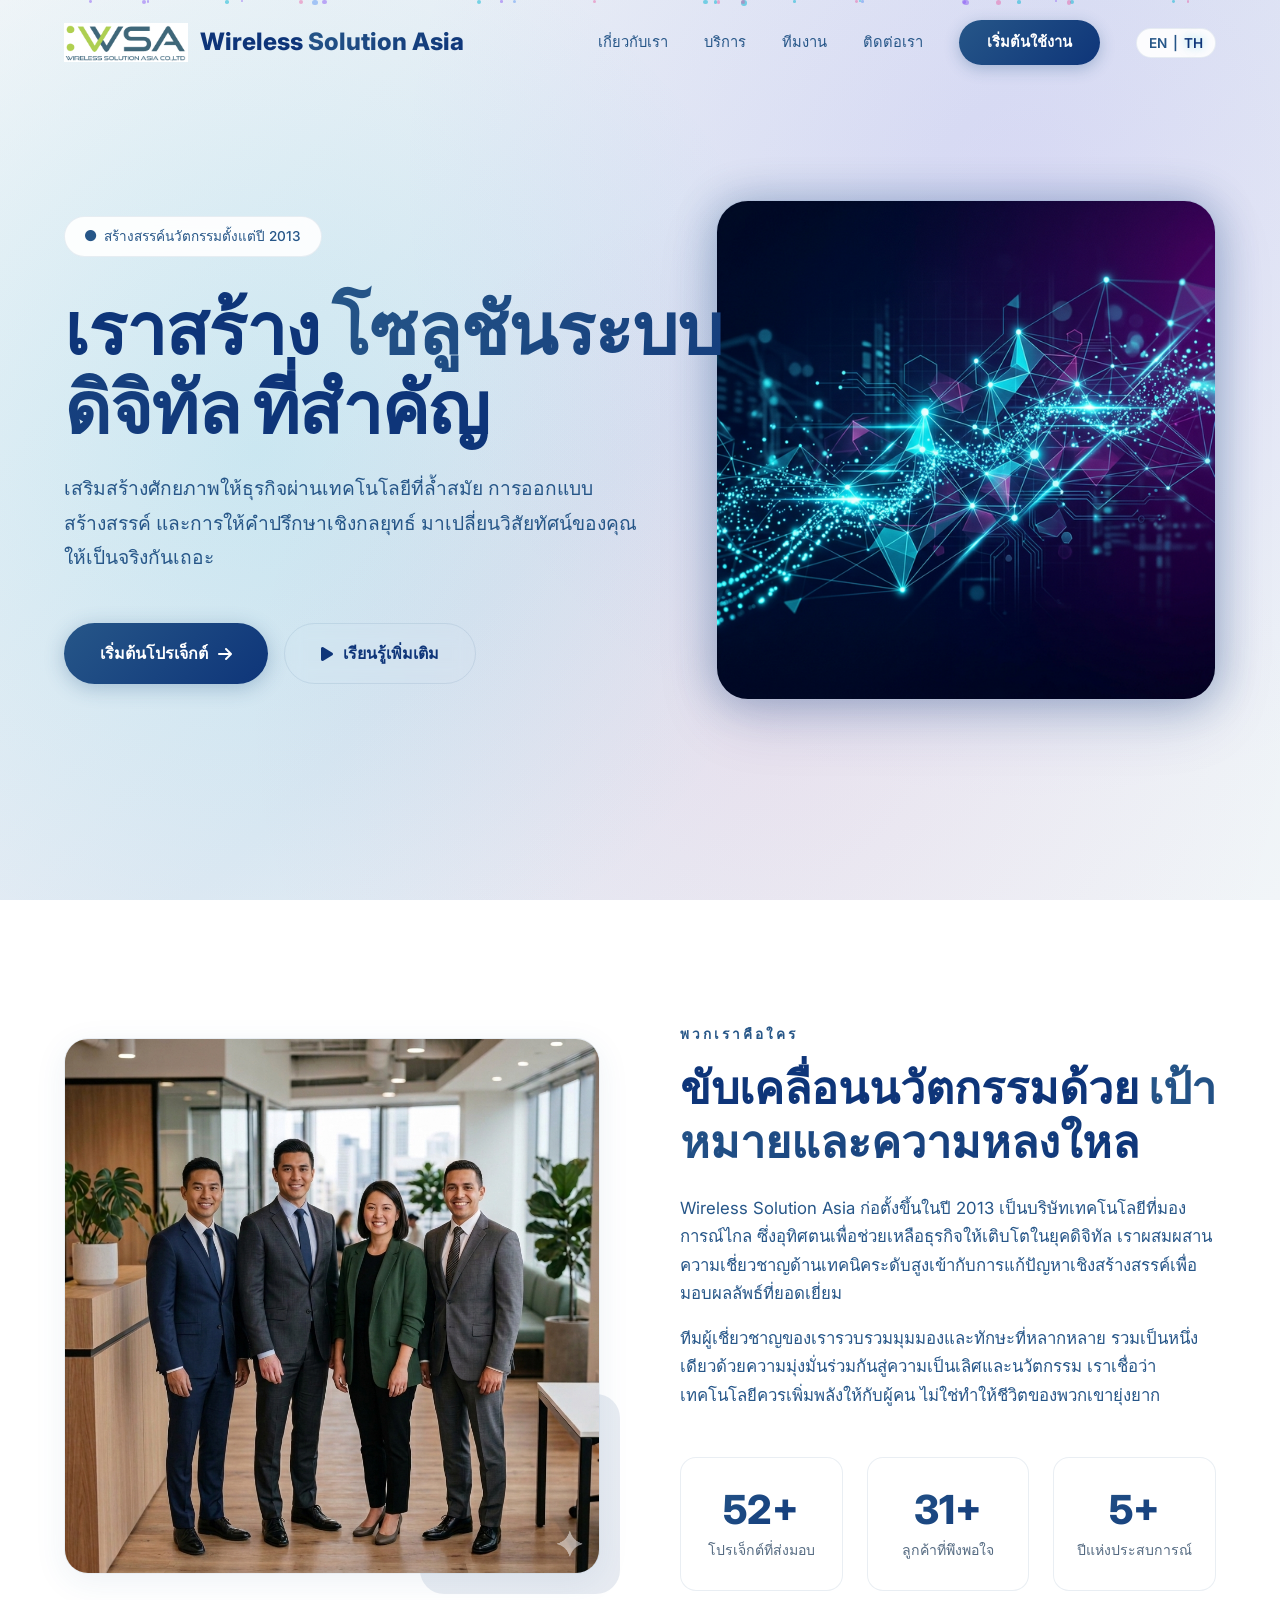
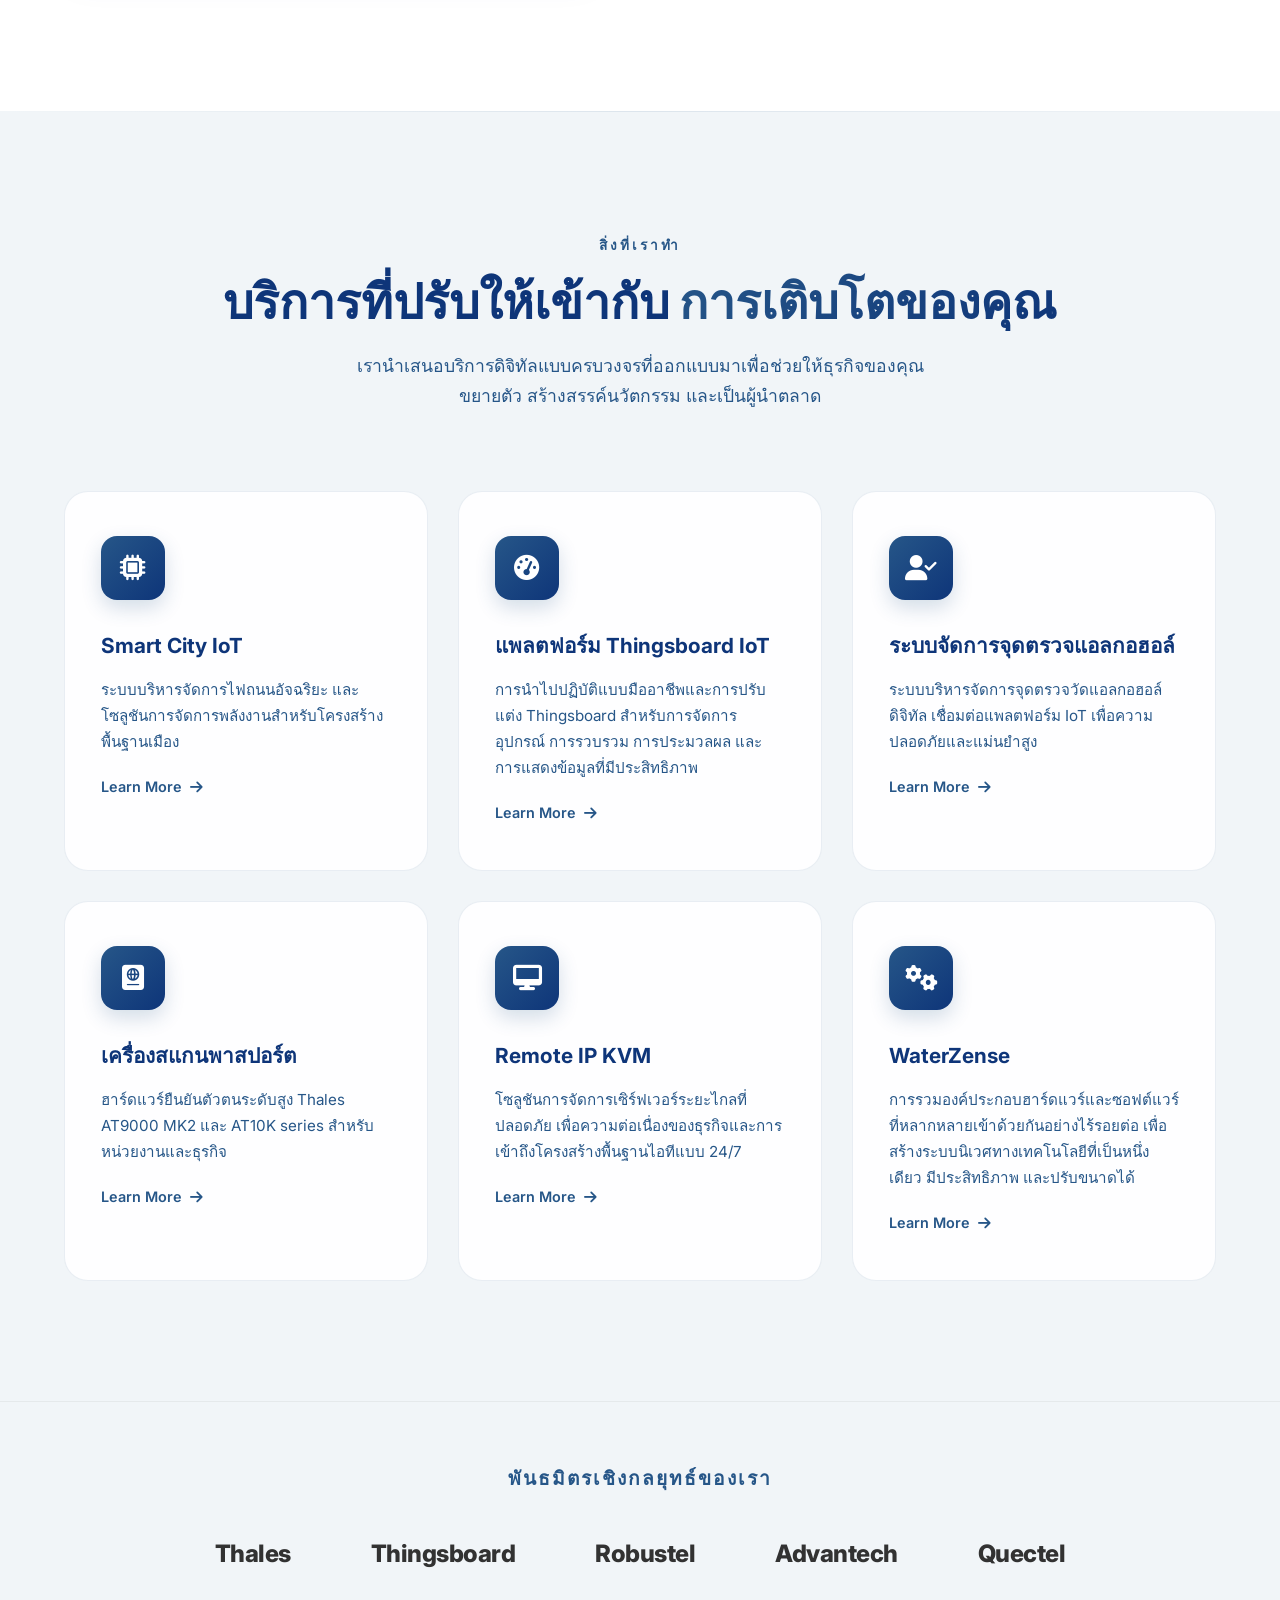
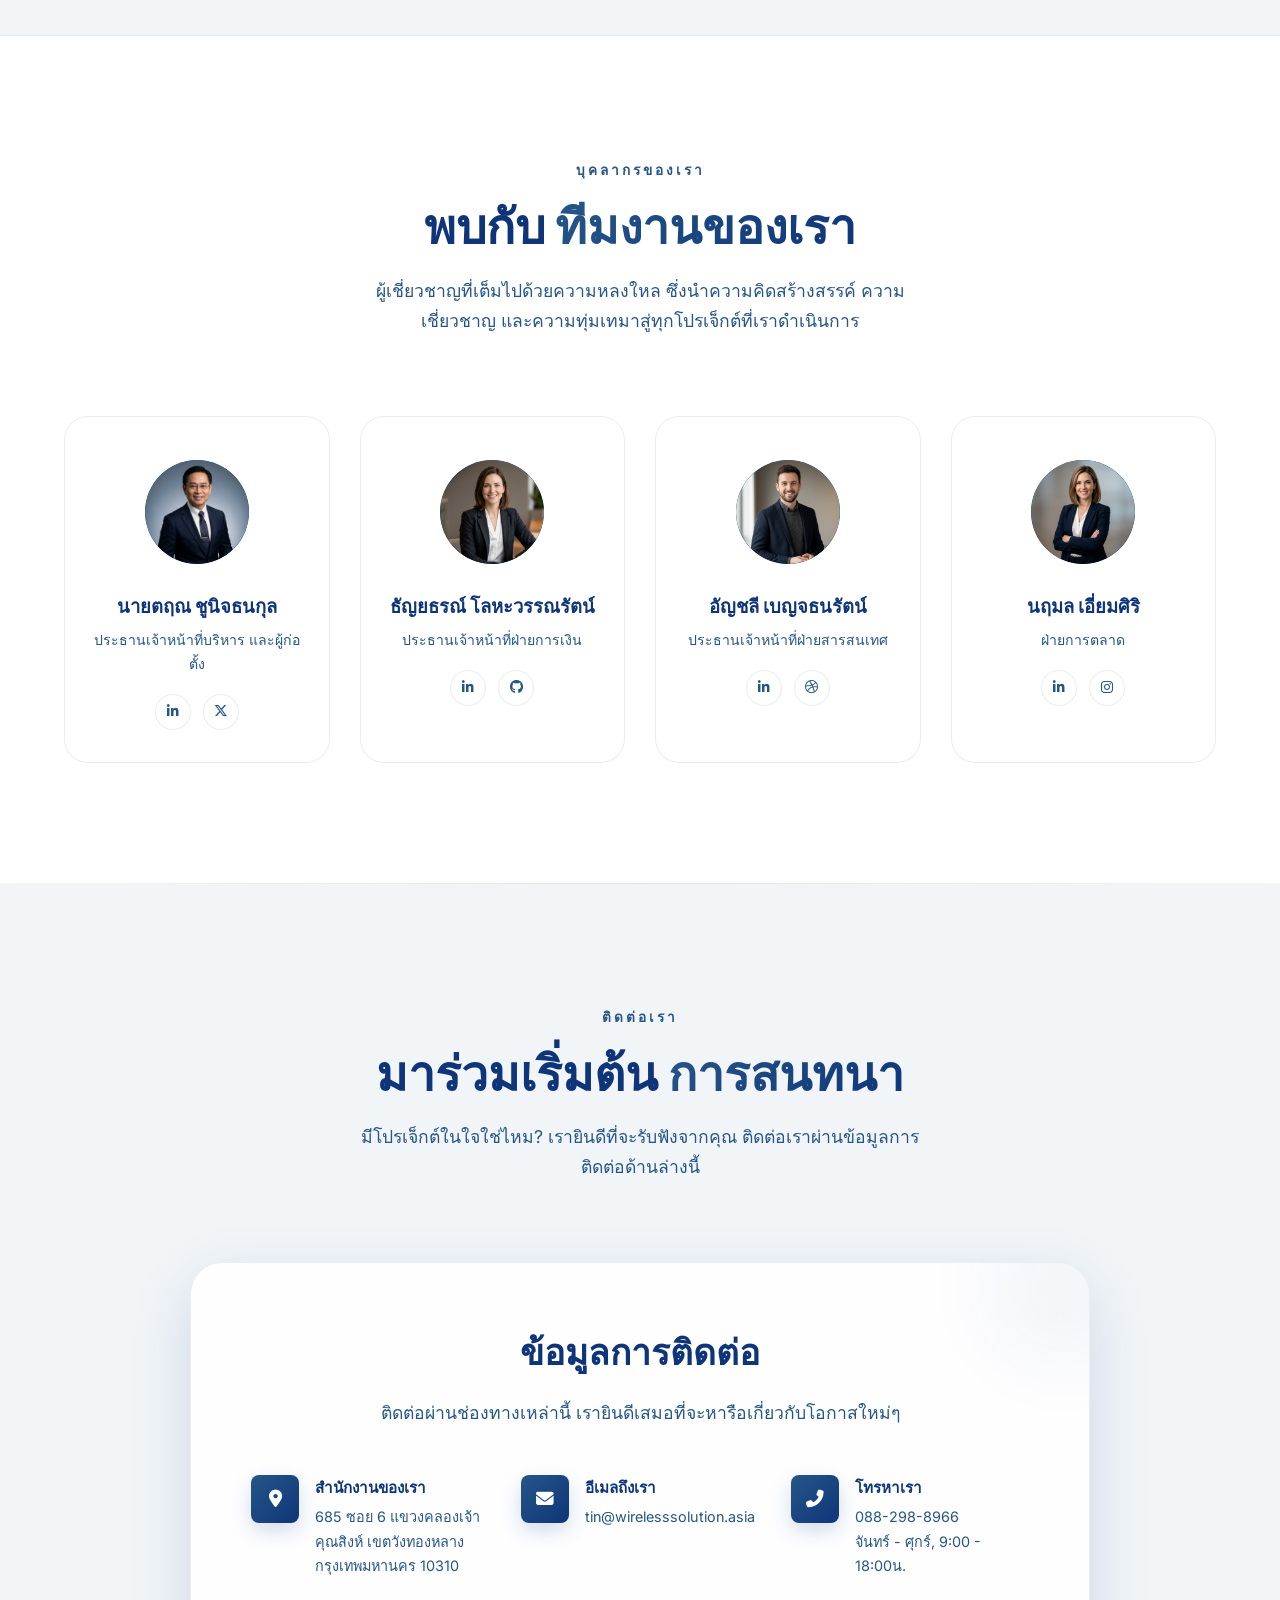
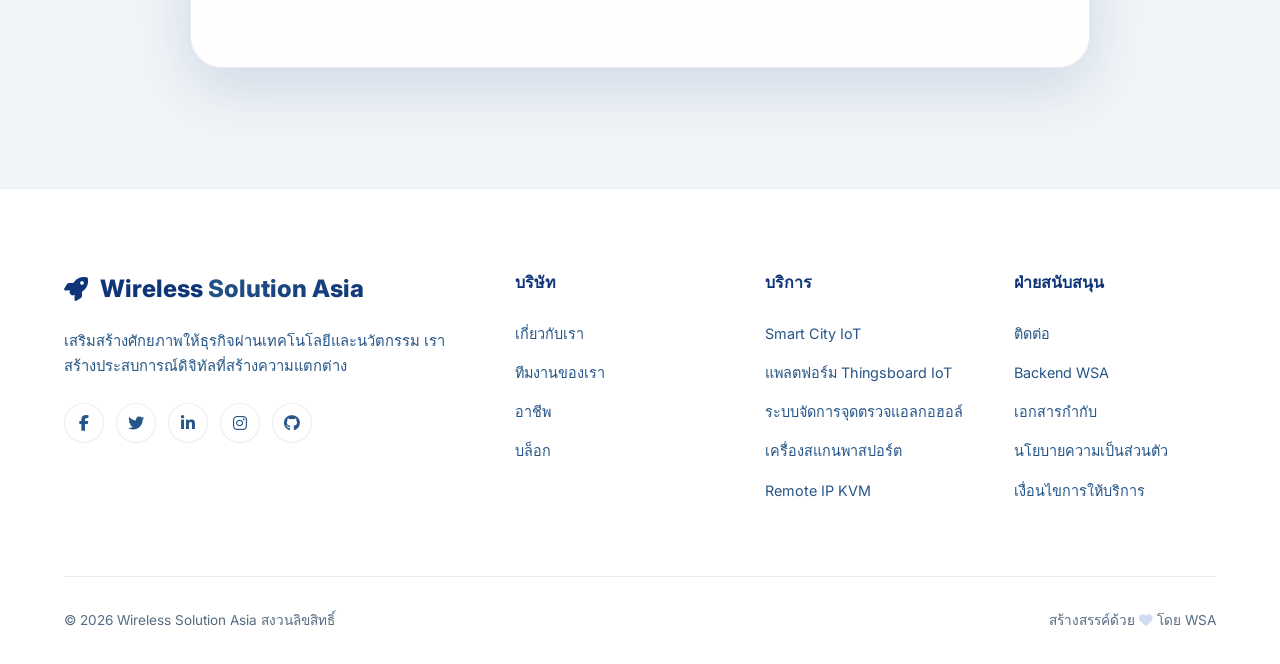
==== index.html @ 752e39a4 "UPDATE" ====
<!DOCTYPE html>
<html lang="en">

<head>
  <meta charset="UTF-8">
  <meta name="viewport" content="width=device-width, initial-scale=1.0">
  <meta name="description"
    content="Wireless Solution Asia — We craft innovative digital solutions that transform businesses. Explore our services, meet our team, and get in touch.">
  <title>Wireless Solution Asia | Digital Innovation Company</title>

  <!-- Fonts & Icons -->
  <link rel="stylesheet" href="https://cdnjs.cloudflare.com/ajax/libs/font-awesome/6.5.1/css/all.min.css">
  <link rel="stylesheet" href="styles.css">
</head>

<body>

  <!-- ===== NAVIGATION ===== -->
  <nav class="navbar" id="navbar">
    <div class="container">
      <a href="#" class="nav-logo">
        <div class="logo-icon">
          <img src="assets/logo.png" alt="Wireless Solution Asia Logo">
        </div>
        <span>Wireless <span class="gradient-text">Solution Asia</span></span>
      </a>

      <div class="nav-links" id="navLinks">
        <a href="#about" data-i18n="nav-about">About</a>
        <a href="#services" data-i18n="nav-services">Services</a>
        <a href="#team" data-i18n="nav-team">Team</a>
        <a href="#contact" data-i18n="nav-contact">Contact</a>
        <a href="#contact" class="nav-cta" data-i18n="nav-cta">Get Started</a>
        <button id="langToggle" class="lang-toggle">
          <span class="lang-en">EN</span>|<span class="lang-th" active>TH</span>
        </button>
      </div>

      <button class="hamburger" id="hamburger" aria-label="Toggle navigation">
        <span></span>
        <span></span>
        <span></span>
      </button>
    </div>
  </nav>

  <!-- ===== HERO ===== -->
  <section class="hero" id="hero">
    <div class="hero-particles" id="heroParticles"></div>

    <div class="container">
      <div class="hero-content">
        <div class="hero-badge">
          <i class="fas fa-circle"></i> <span data-i18n="hero-badge">Innovating Since 2013</span>
        </div>
        <h1><span data-i18n="hero-title-1">We Build </span><span class="gradient-text" data-i18n="hero-title-2">Digital
            Solutions</span><span data-i18n="hero-title-3"> That Matter</span></h1>
        <p data-i18n="hero-desc">Empowering businesses through cutting-edge technology, creative design, and strategic
          consulting. Let's turn
          your vision into reality.</p>
        <div class="hero-buttons">
          <a href="#contact" class="btn-primary">
            <span data-i18n="btn-primary">Start a Project</span> <i class="fas fa-arrow-right"></i>
          </a>
          <a href="#about" class="btn-secondary">
            <i class="fas fa-play"></i> <span data-i18n="btn-secondary">Learn More</span>
          </a>
        </div>
      </div>
    </div>

    <div class="hero-visual">
      <div class="hero-image-wrapper">
        <img src="assets/hero-bg.png" alt="Digital Innovation Visualization">
      </div>
    </div>
  </section>

  <!-- ===== ABOUT ===== -->
  <section class="about" id="about">
    <div class="container">
      <div class="about-grid">
        <div class="about-image reveal">
          <img src="assets/team-photo.png" alt="Wireless Solution Asia Team">
        </div>
        <div class="about-content reveal reveal-delay-2">
          <span class="section-header">
            <span class="label" data-i18n="about-label">Who We Are</span>
          </span>
          <h2><span data-i18n="about-title-1">Driving Innovation With </span><span class="gradient-text"
              data-i18n="about-title-2">Purpose & Passion</span></h2>
          <p data-i18n="about-p1">Founded in 2013, Wireless Solution Asia is a forward-thinking technology company
            dedicated to helping
            businesses thrive in the digital era. We combine deep technical expertise with creative problem-solving to
            deliver exceptional results.</p>
          <p data-i18n="about-p2">Our team of experts brings together diverse perspectives and skills, united by a
            shared commitment to
            excellence and innovation. We believe technology should empower people, not complicate their lives.</p>

          <div class="stats-grid">
            <div class="stat-item">
              <div class="stat-number" data-target="150">0</div>
              <div class="stat-label" data-i18n="stat-1">Projects Delivered</div>
            </div>
            <div class="stat-item">
              <div class="stat-number" data-target="89">0</div>
              <div class="stat-label" data-i18n="stat-2">Happy Clients</div>
            </div>
            <div class="stat-item">
              <div class="stat-number" data-target="12">0</div>
              <div class="stat-label" data-i18n="stat-3">Years Experience</div>
            </div>
          </div>
        </div>
      </div>
    </div>
  </section>

  <!-- ===== SERVICES ===== -->
  <section class="services" id="services">
    <div class="container">
      <div class="section-header reveal">
        <span class="label" data-i18n="services-label">What We Do</span>
        <h2><span data-i18n="services-title-1">Services Tailored to </span><span class="gradient-text"
            data-i18n="services-title-2">Your Growth</span></h2>
        <p data-i18n="services-desc">We offer a comprehensive suite of digital services designed to help your business
          scale, innovate, and lead
          the market.</p>
      </div>

      <div class="services-grid">
        <div class="service-card reveal reveal-delay-1" onclick="window.location.href='iot/index.html'">
          <div class="service-icon"><i class="fas fa-microchip"></i></div>
          <h3 data-i18n="srv-1-title">IoT Solution</h3>
          <p data-i18n="srv-1-desc">End-to-end Internet of Things solutions connecting devices, gathering
            telemetry data, and providing actionable insights for smart operations.</p>
          <div class="learn-more">Learn More <i class="fas fa-arrow-right"></i></div>
        </div>

        <div class="service-card reveal reveal-delay-2" onclick="window.location.href='thingsboard/index.html'">
          <div class="service-icon"><i class="fas fa-tachometer-alt"></i></div>
          <h3 data-i18n="srv-2-title">Thingsboard IoT Platform</h3>
          <p data-i18n="srv-2-desc">Expert implementation and customization of Thingsboard for robust device
            management, data collection, processing, and visualization.</p>
          <div class="learn-more">Learn More <i class="fas fa-arrow-right"></i></div>
        </div>

        <div class="service-card reveal reveal-delay-3" onclick="window.location.href='acm/index.html'">
          <div class="service-icon"><i class="fas fa-user-check"></i></div>
          <h3 data-i18n="srv-3-title">Alcohol Check Point Management</h3>
          <p data-i18n="srv-3-desc">Comprehensive access control and monitoring systems integrating
            breathalyzer tests for enhanced workplace safety and compliance.</p>
          <div class="learn-more">Learn More <i class="fas fa-arrow-right"></i></div>
        </div>

        <div class="service-card reveal reveal-delay-1" onclick="window.location.href='/Thales/index.html'">
          <div class="service-icon"><i class="fas fa-passport"></i></div>
          <h3 data-i18n="srv-4-title">Passport Scanner</h3>
          <p data-i18n="srv-4-desc">Advanced optical character recognition (OCR) and imaging systems designed
            for rapid, accurate passport scanning and identity verification.</p>
          <div class="learn-more">Learn More <i class="fas fa-arrow-right"></i></div>
        </div>

        <div class="service-card reveal reveal-delay-2" onclick="window.location.href='service.html?type=kvm'">
          <div class="service-icon"><i class="fas fa-desktop"></i></div>
          <h3 data-i18n="srv-5-title">Remote IP KVM</h3>
          <p data-i18n="srv-5-desc">Secure and reliable IP KVM solutions allowing remote access, monitoring,
            and control of critical servers and infrastructure from anywhere.</p>
          <div class="learn-more">Learn More <i class="fas fa-arrow-right"></i></div>
        </div>

        <div class="service-card reveal reveal-delay-2" onclick="window.location.href='/waterzense/index.html'">
          <div class="service-icon"><i class="fas fa-cogs"></i></div>
          <h3 data-i18n="srv-6-title">WaterZense</h3>
          <p data-i18n="srv-6-desc">Seamless integration of diverse hardware and software components to create
            unified, efficient, and scalable technological ecosystems.</p>
          <div class="learn-more">Learn More <i class="fas fa-arrow-right"></i></div>
        </div>
      </div>
    </div>
  </section>

  <!-- ===== PARTNERS ===== -->
  <section class="partners-section">
    <div class="container">
      <div class="partners-content">
        <h3 data-i18n="partners-title">Our Strategic Partners</h3>
        <div class="partners-grid">
          <a href="Thales/" class="partner-logo reveal reveal-delay-1" style="text-decoration: none;">
            <span class="partner-name">Thales</span>
          </a>
          <div class="partner-logo reveal reveal-delay-2">
            <span class="partner-name">Thingsboard</span>
          </div>
          <div class="partner-logo reveal reveal-delay-3">
            <span class="partner-name">Robustel</span>
          </div>
          <div class="partner-logo reveal reveal-delay-1">
            <span class="partner-name">Advantech</span>
          </div>
          <div class="partner-logo reveal reveal-delay-2">
            <span class="partner-name">Quectel</span>
          </div>
        </div>
      </div>
    </div>
  </section>

  <!-- ===== TEAM ===== -->
  <section class="team" id="team">
    <div class="container">
      <div class="section-header reveal">
        <span class="label" data-i18n="team-label">Our People</span>
        <h2><span data-i18n="team-title-1">Meet the </span><span class="gradient-text"
            data-i18n="team-title-2">Team</span></h2>
        <p data-i18n="team-desc">Passionate experts who bring creativity, expertise, and dedication to every project we
          undertake.</p>
      </div>

      <div class="team-grid">
        <div class="team-card reveal reveal-delay-1">
          <div class="team-avatar">
            <img src="assets/avatar-ceo.png" alt="นายตฤณ ชูนิจธนกุล">
          </div>
          <h3 data-i18n="team-ceo-name">นายตฤณ ชูนิจธนกุล</h3>
          <p class="role" data-i18n="role-ceo">CEO & Founder</p>
          <div class="team-socials">
            <a href="#" aria-label="LinkedIn"><i class="fab fa-linkedin-in"></i></a>
            <a href="#" aria-label="Twitter"><i class="fab fa-x-twitter"></i></a>
          </div>
        </div>

        <div class="team-card reveal reveal-delay-2">
          <div class="team-avatar">
            <img src="assets/avatar-cto.png" alt="ธัญยธรณ์ โลหะวรรณรัตน์">
          </div>
          <h3 data-i18n="team-cfo-name">ธัญยธรณ์ โลหะวรรณรัตน์</h3>
          <p class="role" data-i18n="role-cfo">CFO</p>
          <div class="team-socials">
            <a href="#" aria-label="LinkedIn"><i class="fab fa-linkedin-in"></i></a>
            <a href="#" aria-label="GitHub"><i class="fab fa-github"></i></a>
          </div>
        </div>

        <div class="team-card reveal reveal-delay-3">
          <div class="team-avatar">
            <img src="assets/avatar-designer.png" alt="อัญชลี เบญจธนรัตน์">
          </div>
          <h3 data-i18n="team-cio-name">อัญชลี เบญจธนรัตน์</h3>
          <p class="role" data-i18n="role-cio">CIO</p>
          <div class="team-socials">
            <a href="#" aria-label="LinkedIn"><i class="fab fa-linkedin-in"></i></a>
            <a href="#" aria-label="Dribbble"><i class="fab fa-dribbble"></i></a>
          </div>
        </div>

        <div class="team-card reveal reveal-delay-4">
          <div class="team-avatar">
            <img src="assets/avatar-marketing.png" alt="นฤมล เอี่ยมศิริ">
          </div>
          <h3 data-i18n="team-marketing-name">นฤมล เอี่ยมศิริ</h3>
          <p class="role" data-i18n="role-marketing">Marketing</p>
          <div class="team-socials">
            <a href="#" aria-label="LinkedIn"><i class="fab fa-linkedin-in"></i></a>
            <a href="#" aria-label="Instagram"><i class="fab fa-instagram"></i></a>
          </div>
        </div>
      </div>
    </div>
  </section>

  <!-- ===== CONTACT ===== -->
  <section class="contact" id="contact">
    <div class="container">
      <div class="section-header reveal">
        <span class="label" data-i18n="contact-label">Get In Touch</span>
        <h2><span data-i18n="contact-title-1">Let's Start a </span><span class="gradient-text"
            data-i18n="contact-title-2">Conversation</span></h2>
        <p data-i18n="contact-desc">Have a project in mind? We'd love to hear from you. Drop us a message and we'll get
          back to you within 24
          hours.</p>
      </div>

      <div class="contact-info-centered reveal reveal-delay-1">
        <div class="contact-info-card">
          <h3 data-i18n="contact-info-title">Contact Information</h3>
          <p data-i18n="contact-info-desc">Reach out through any of these channels. We're always happy to discuss new
            opportunities.</p>

          <div class="contact-details-grid">
            <div class="contact-detail">
              <div class="contact-detail-icon"><i class="fas fa-map-marker-alt"></i></div>
              <div>
                <h4 data-i18n="office-title">Our Office</h4>
                <p data-i18n="office-address">685 Soi 6, Khlong Chaokhun Sing, Wang Thonglang, Bangkok 10310</p>
              </div>
            </div>

            <div class="contact-detail">
              <div class="contact-detail-icon"><i class="fas fa-envelope"></i></div>
              <div>
                <h4 data-i18n="email-title">Email Us</h4>
                <p data-i18n="contact-email">tin@wirelesssolution.asia</p>
              </div>
            </div>

            <div class="contact-detail">
              <div class="contact-detail-icon"><i class="fas fa-phone-alt"></i></div>
              <div>
                <h4 data-i18n="call-title">Call Us</h4>
                <p><span data-i18n="contact-phone">088-298-8966</span><br><span data-i18n="contact-hours">Mon - Fri, 9am
                    - 6pm</span></p>
              </div>
            </div>
          </div>
        </div>
      </div>
    </div>
  </section>

  <!-- ===== FOOTER ===== -->
  <footer class="footer">
    <div class="container">
      <div class="footer-grid">
        <div class="footer-brand">
          <a href="#" class="nav-logo">
            <div class="logo-icon"><i class="fas fa-rocket"></i></div>
            <span>Wireless <span class="gradient-text">Solution Asia</span></span>
          </a>
          <p data-i18n="footer-desc">Empowering businesses through technology and innovation. We build digital
            experiences that make a
            difference.</p>
          <div class="footer-socials">
            <a href="#" aria-label="Facebook"><i class="fab fa-facebook-f"></i></a>
            <a href="#" aria-label="Twitter"><i class="fab fa-twitter"></i></a>
            <a href="#" aria-label="LinkedIn"><i class="fab fa-linkedin-in"></i></a>
            <a href="#" aria-label="Instagram"><i class="fab fa-instagram"></i></a>
            <a href="#" aria-label="GitHub"><i class="fab fa-github"></i></a>
          </div>
        </div>

        <div class="footer-col">
          <h4 data-i18n="footer-col-1">Company</h4>
          <ul>
            <li><a href="#about" data-i18n="footer-about">About Us</a></li>
            <li><a href="#team" data-i18n="footer-team">Our Team</a></li>
            <li><a href="#" data-i18n="footer-careers">Careers</a></li>
            <li><a href="#" data-i18n="footer-blog">Blog</a></li>
          </ul>
        </div>

        <div class="footer-col">
          <h4 data-i18n="footer-col-2">Services</h4>
          <ul>
            <li><a href="iot/index.html" data-i18n="srv-1-title">IoT Solution</a></li>
            <li><a href="thingsboard/index.html" data-i18n="srv-2-title">Thingsboard IoT Platform</a></li>
            <li><a href="acm/index.html" data-i18n="srv-3-title">Alcohol Checkpoint Management</a></li>
            <li><a href="Thales/index.html" data-i18n="srv-4-title">Passport Scanner</a></li>
            <li><a href="#services" data-i18n="srv-5-title">Remote IP KVM</a></li>
          </ul>
        </div>

        <div class="footer-col">
          <h4 data-i18n="footer-col-3">Support</h4>
          <ul>
            <li><a href="#contact" data-i18n="footer-contact">Contact</a></li>
            <li><a href="https://sites.google.com/wirelesssolution.asia/web/home" target="_blank"
                data-i18n="footer-backend-wsa">Backend WSA</a></li>
            <li><a href="#" data-i18n="footer-docs">Documentation</a></li>
            <li><a href="#" data-i18n="footer-privacy">Privacy Policy</a></li>
            <li><a href="#" data-i18n="footer-terms">Terms of Service</a></li>
          </ul>
        </div>
      </div>

      <div class="footer-bottom">
        <p data-i18n="footer-copy">&copy; 2026 Wireless Solution Asia. All rights reserved.</p>
        <p><span data-i18n="footer-crafted">Crafted with</span> <i class="fas fa-heart"
            style="color: var(--accent-pink);"></i> <span data-i18n="footer-by">by WSA</span></p>
      </div>
    </div>
  </footer>

  <!-- Toast notification -->
  <div class="toast" id="toast">Message sent successfully! We'll get back to you soon.</div>

  <script src="translations.js"></script>
  <script src="script.js"></script>
</body>

</html>
---- styles.css ----
/* ===== DESIGN SYSTEM ===== */
@import url('https://fonts.googleapis.com/css2?family=Inter:wght@300;400;500;600;700;800;900&display=swap');

:root {
  /* Colors */
  --bg-primary: #ffffff;
  --bg-secondary: #f1f5f8;
  --bg-card: #ffffff;
  --bg-glass: rgba(255, 255, 255, 0.9);
  --border-glass: rgba(38, 86, 136, 0.1);

  --text-primary: #0e3579;
  --text-secondary: #265688;
  --text-muted: #556b82;

  --accent-cyan: #265688;
  --accent-purple: #0e3579;
  --accent-pink: #d1dcf0;
  --accent-blue: #265688;

  --gradient-primary: linear-gradient(135deg, #265688, #0e3579);
  --gradient-hero: linear-gradient(135deg, #f1f5f8 0%, #e0e9f3 50%, #f1f5f8 100%);
  --gradient-card-hover: linear-gradient(135deg, rgba(38, 86, 136, 0.05), rgba(14, 53, 121, 0.05));

  /* Spacing */
  --section-padding: 120px 0;
  --container-width: 1200px;

  /* Transitions */
  --transition-fast: 0.2s ease;
  --transition-medium: 0.4s cubic-bezier(0.4, 0, 0.2, 1);
  --transition-slow: 0.6s cubic-bezier(0.4, 0, 0.2, 1);

  /* Border Radius */
  --radius-sm: 8px;
  --radius-md: 16px;
  --radius-lg: 24px;
  --radius-xl: 32px;

  /* Shadows */
  --shadow-glow: 0 0 30px rgba(38, 86, 136, 0.15);
  --shadow-card: 0 8px 32px rgba(38, 86, 136, 0.08);
  --shadow-elevated: 0 20px 60px rgba(14, 53, 121, 0.15);
}

/* ===== RESET & BASE ===== */
*,
*::before,
*::after {
  margin: 0;
  padding: 0;
  box-sizing: border-box;
}

html {
  scroll-behavior: smooth;
  font-size: 16px;
}

body {
  font-family: 'Inter', -apple-system, BlinkMacSystemFont, sans-serif;
  background-color: var(--bg-primary);
  color: var(--text-primary);
  line-height: 1.7;
  overflow-x: hidden;
  -webkit-font-smoothing: antialiased;
}

a {
  text-decoration: none;
  color: inherit;
}

ul {
  list-style: none;
}

img {
  max-width: 100%;
  display: block;
}

.container {
  width: 90%;
  max-width: var(--container-width);
  margin: 0 auto;
}

/* ===== UTILITY CLASSES ===== */
.gradient-text {
  background: var(--gradient-primary);
  -webkit-background-clip: text;
  -webkit-text-fill-color: transparent;
  background-clip: text;
}

.section-header {
  text-align: center;
  margin-bottom: 80px;
}

.section-header .label {
  display: inline-block;
  font-size: 0.85rem;
  font-weight: 600;
  letter-spacing: 3px;
  text-transform: uppercase;
  color: var(--accent-cyan);
  margin-bottom: 16px;
}

.section-header h2 {
  font-size: clamp(2rem, 4vw, 3rem);
  font-weight: 800;
  line-height: 1.2;
  margin-bottom: 20px;
}

.section-header p {
  font-size: 1.1rem;
  color: var(--text-secondary);
  max-width: 600px;
  margin: 0 auto;
}

/* ===== SCROLL ANIMATIONS ===== */
.reveal {
  opacity: 0;
  transform: translateY(40px);
  transition: opacity 0.8s cubic-bezier(0.4, 0, 0.2, 1),
    transform 0.8s cubic-bezier(0.4, 0, 0.2, 1);
}

.reveal.active {
  opacity: 1;
  transform: translateY(0);
}

.reveal-delay-1 {
  transition-delay: 0.1s;
}

.reveal-delay-2 {
  transition-delay: 0.2s;
}

.reveal-delay-3 {
  transition-delay: 0.3s;
}

.reveal-delay-4 {
  transition-delay: 0.4s;
}

/* ===== NAVIGATION ===== */
.navbar {
  position: fixed;
  top: 0;
  left: 0;
  width: 100%;
  z-index: 1000;
  padding: 20px 0;
  transition: var(--transition-medium);
}

.navbar.scrolled {
  background: rgba(255, 255, 255, 0.95);
  backdrop-filter: blur(20px);
  -webkit-backdrop-filter: blur(20px);
  border-bottom: 1px solid var(--border-glass);
  padding: 12px 0;
  box-shadow: 0 4px 30px rgba(38, 86, 136, 0.08);
}

.navbar .container {
  display: flex;
  align-items: center;
  justify-content: space-between;
}

.nav-logo {
  display: flex;
  align-items: center;
  gap: 12px;
  font-size: 1.5rem;
  font-weight: 800;
}

.nav-logo .logo-icon {
  width: auto;
  height: 40px;
  display: flex;
  align-items: center;
  justify-content: center;
}

.nav-logo .logo-icon img {
  height: 100%;
  width: auto;
  object-fit: contain;
}

.nav-links {
  display: flex;
  align-items: center;
  gap: 36px;
}

.nav-links a {
  font-size: 0.92rem;
  font-weight: 500;
  color: var(--text-secondary);
  transition: var(--transition-fast);
  position: relative;
}

.nav-links a::after {
  content: '';
  position: absolute;
  bottom: -4px;
  left: 0;
  width: 0;
  height: 2px;
  background: var(--gradient-primary);
  transition: width var(--transition-medium);
}

.nav-links a:hover {
  color: var(--text-primary);
}

.nav-links a:hover::after {
  width: 100%;
}

.nav-cta {
  padding: 10px 28px !important;
  background: var(--gradient-primary);
  border-radius: 50px;
  color: white !important;
  font-weight: 600 !important;
  transition: var(--transition-medium) !important;
  box-shadow: 0 4px 15px rgba(38, 86, 136, 0.3);
}

.nav-cta::after {
  display: none !important;
}

.nav-cta:hover {
  transform: translateY(-2px);
  box-shadow: 0 8px 25px rgba(38, 86, 136, 0.4);
}

/* Hamburger menu */
.hamburger {
  display: none;
  flex-direction: column;
  gap: 5px;
  cursor: pointer;
  z-index: 1001;
  background: none;
  border: none;
  padding: 5px;
}

.hamburger span {
  display: block;
  width: 28px;
  height: 2px;
  background: var(--text-primary);
  border-radius: 4px;
  transition: var(--transition-medium);
}

.hamburger.active span:nth-child(1) {
  transform: rotate(45deg) translate(5px, 5px);
}

.hamburger.active span:nth-child(2) {
  opacity: 0;
}

.hamburger.active span:nth-child(3) {
  transform: rotate(-45deg) translate(5px, -5px);
}

/* Language Toggle */
.lang-toggle {
  background: var(--bg-glass);
  border: 1px solid var(--border-glass);
  padding: 6px 12px;
  border-radius: 20px;
  color: var(--text-secondary);
  font-family: 'Inter', sans-serif;
  font-size: 0.85rem;
  font-weight: 600;
  cursor: pointer;
  display: flex;
  align-items: center;
  gap: 6px;
  transition: var(--transition-medium);
  backdrop-filter: blur(10px);
}

.lang-toggle:hover {
  background: rgba(255, 255, 255, 0.1);
  border-color: var(--accent-cyan);
}

.lang-toggle span {
  transition: var(--transition-fast);
}

.lang-toggle span.active {
  color: var(--text-primary);
  text-shadow: 0 0 10px rgba(6, 182, 212, 0.5);
}

/* ===== HERO SECTION ===== */
.hero {
  min-height: 100vh;
  display: flex;
  align-items: center;
  position: relative;
  overflow: hidden;
  background: var(--gradient-hero);
}

.hero::before {
  content: '';
  position: absolute;
  inset: 0;
  background:
    radial-gradient(circle at 20% 50%, rgba(6, 182, 212, 0.12) 0%, transparent 50%),
    radial-gradient(circle at 80% 20%, rgba(139, 92, 246, 0.12) 0%, transparent 50%),
    radial-gradient(circle at 60% 80%, rgba(236, 72, 153, 0.08) 0%, transparent 50%);
  animation: heroGlow 8s ease-in-out infinite alternate;
}

@keyframes heroGlow {
  0% {
    opacity: 0.6;
    transform: scale(1);
  }

  100% {
    opacity: 1;
    transform: scale(1.05);
  }
}

/* Floating particles */
.hero-particles {
  position: absolute;
  inset: 0;
  overflow: hidden;
  pointer-events: none;
}

.particle {
  position: absolute;
  width: 4px;
  height: 4px;
  background: rgba(38, 86, 136, 0.4);
  border-radius: 50%;
  animation: float linear infinite;
}

@keyframes float {
  0% {
    transform: translateY(100vh) rotate(0deg);
    opacity: 0;
  }

  10% {
    opacity: 1;
  }

  90% {
    opacity: 1;
  }

  100% {
    transform: translateY(-100px) rotate(720deg);
    opacity: 0;
  }
}

.hero-content {
  position: relative;
  z-index: 2;
  max-width: 800px;
}

.hero-badge {
  display: inline-flex;
  align-items: center;
  gap: 8px;
  padding: 8px 20px;
  background: var(--bg-glass);
  border: 1px solid var(--border-glass);
  border-radius: 50px;
  font-size: 0.85rem;
  font-weight: 500;
  color: var(--accent-cyan);
  margin-bottom: 32px;
  backdrop-filter: blur(10px);
}

.hero-badge i {
  font-size: 0.7rem;
}

.hero h1 {
  font-size: clamp(2.8rem, 6vw, 4.5rem);
  font-weight: 900;
  line-height: 1.1;
  margin-bottom: 24px;
  letter-spacing: -1px;
}

.hero p {
  font-size: 1.2rem;
  color: var(--text-secondary);
  line-height: 1.8;
  margin-bottom: 48px;
  max-width: 580px;
}

.hero-buttons {
  display: flex;
  gap: 16px;
  flex-wrap: wrap;
}

.btn-primary {
  display: inline-flex;
  align-items: center;
  gap: 10px;
  padding: 16px 36px;
  background: var(--gradient-primary);
  color: white;
  font-size: 1rem;
  font-weight: 600;
  border-radius: 50px;
  border: none;
  cursor: pointer;
  transition: var(--transition-medium);
  box-shadow: 0 4px 20px rgba(38, 86, 136, 0.3);
}

.btn-primary:hover {
  transform: translateY(-3px);
  box-shadow: 0 12px 35px rgba(38, 86, 136, 0.4);
}

.btn-secondary {
  display: inline-flex;
  align-items: center;
  gap: 10px;
  padding: 16px 36px;
  background: transparent;
  color: var(--text-primary);
  font-size: 1rem;
  font-weight: 600;
  border-radius: 50px;
  border: 1px solid var(--border-glass);
  cursor: pointer;
  transition: var(--transition-medium);
  backdrop-filter: blur(10px);
}

.btn-secondary:hover {
  background: var(--bg-glass);
  border-color: var(--accent-cyan);
  transform: translateY(-3px);
}

/* Hero floating image */
.hero-visual {
  position: absolute;
  right: 5%;
  top: 50%;
  transform: translateY(-50%);
  width: 500px;
  height: 500px;
  z-index: 1;
}

.hero-image-wrapper {
  position: relative;
  width: 100%;
  height: 100%;
  animation: heroFloat 6s ease-in-out infinite;
}

@keyframes heroFloat {

  0%,
  100% {
    transform: translateY(0);
  }

  50% {
    transform: translateY(-20px);
  }
}

.hero-image-wrapper img {
  width: 100%;
  height: 100%;
  object-fit: cover;
  border-radius: var(--radius-xl);
  border: 1px solid var(--border-glass);
  box-shadow: var(--shadow-elevated);
}

.hero-image-wrapper::before {
  content: '';
  position: absolute;
  inset: -2px;
  border-radius: var(--radius-xl);
  background: var(--gradient-primary);
  opacity: 0.3;
  z-index: -1;
  filter: blur(20px);
}

/* ===== ABOUT SECTION ===== */
.about {
  padding: var(--section-padding);
  position: relative;
}

.about-grid {
  display: grid;
  grid-template-columns: 1fr 1fr;
  gap: 80px;
  align-items: center;
}

.about-image {
  position: relative;
}

.about-image img {
  border-radius: var(--radius-lg);
  box-shadow: var(--shadow-card);
  border: 1px solid var(--border-glass);
}

.about-image::after {
  content: '';
  position: absolute;
  bottom: -20px;
  right: -20px;
  width: 200px;
  height: 200px;
  background: var(--gradient-primary);
  border-radius: var(--radius-lg);
  opacity: 0.1;
  z-index: -1;
}

.about-content h2 {
  font-size: clamp(2rem, 3.5vw, 2.8rem);
  font-weight: 800;
  line-height: 1.2;
  margin-bottom: 24px;
}

.about-content p {
  color: var(--text-secondary);
  font-size: 1.05rem;
  margin-bottom: 16px;
}

.about-content p:last-of-type {
  margin-bottom: 40px;
}

/* Stats */
.stats-grid {
  display: grid;
  grid-template-columns: repeat(3, 1fr);
  gap: 24px;
  margin-top: 48px;
}

.stat-item {
  text-align: center;
  padding: 28px 16px;
  background: var(--bg-glass);
  border: 1px solid var(--border-glass);
  border-radius: var(--radius-md);
  backdrop-filter: blur(10px);
  transition: var(--transition-medium);
}

.stat-item:hover {
  background: var(--gradient-card-hover);
  border-color: rgba(38, 86, 136, 0.2);
  transform: translateY(-4px);
}

.stat-number {
  font-size: 2.5rem;
  font-weight: 800;
  background: var(--gradient-primary);
  -webkit-background-clip: text;
  -webkit-text-fill-color: transparent;
  background-clip: text;
  line-height: 1.2;
}

.stat-label {
  font-size: 0.88rem;
  color: var(--text-muted);
  margin-top: 4px;
  font-weight: 500;
}

/* ===== SERVICES SECTION ===== */
.services {
  padding: var(--section-padding);
  background: var(--bg-secondary);
  position: relative;
}

.services::before {
  content: '';
  position: absolute;
  top: 0;
  left: 0;
  right: 0;
  height: 1px;
  background: linear-gradient(90deg, transparent, var(--border-glass), transparent);
}

.services-grid {
  display: grid;
  grid-template-columns: repeat(3, 1fr);
  gap: 30px;
}

.service-card {
  padding: 44px 36px;
  background: var(--bg-glass);
  border: 1px solid var(--border-glass);
  border-radius: var(--radius-lg);
  backdrop-filter: blur(10px);
  transition: var(--transition-medium);
  position: relative;
  overflow: hidden;
}

.service-card::before {
  content: '';
  position: absolute;
  top: 0;
  left: 0;
  right: 0;
  height: 3px;
  background: var(--gradient-primary);
  transform: scaleX(0);
  transform-origin: left;
  transition: transform var(--transition-medium);
}

.service-card:hover {
  transform: translateY(-8px);
  background: var(--gradient-card-hover);
  border-color: rgba(6, 182, 212, 0.15);
  box-shadow: var(--shadow-glow);
}

.service-card:hover::before {
  transform: scaleX(1);
}

.service-icon {
  width: 64px;
  height: 64px;
  background: var(--gradient-primary);
  border-radius: var(--radius-md);
  display: flex;
  align-items: center;
  justify-content: center;
  font-size: 1.6rem;
  color: white;
  margin-bottom: 28px;
  box-shadow: 0 8px 20px rgba(38, 86, 136, 0.2);
}

.service-card h3 {
  font-size: 1.3rem;
  font-weight: 700;
  margin-bottom: 14px;
}

.service-card p {
  color: var(--text-secondary);
  font-size: 0.95rem;
  line-height: 1.7;
}

/* ===== TEAM SECTION ===== */
.team {
  padding: var(--section-padding);
  position: relative;
}

.team-grid {
  display: grid;
  grid-template-columns: repeat(4, 1fr);
  gap: 30px;
}

.team-card {
  text-align: center;
  padding: 40px 24px 32px;
  background: var(--bg-glass);
  border: 1px solid var(--border-glass);
  border-radius: var(--radius-lg);
  backdrop-filter: blur(10px);
  transition: var(--transition-medium);
}

.team-card:hover {
  transform: translateY(-8px);
  background: var(--gradient-card-hover);
  border-color: rgba(38, 86, 136, 0.15);
  box-shadow: var(--shadow-glow);
}

.team-avatar {
  width: 110px;
  height: 110px;
  border-radius: 50%;
  margin: 0 auto 24px;
  overflow: hidden;
  border: 3px solid transparent;
  background-image: var(--gradient-primary);
  background-origin: border-box;
  background-clip: padding-box, border-box;
  position: relative;
}

.team-avatar img {
  width: 100%;
  height: 100%;
  object-fit: cover;
  border-radius: 50%;
}

.team-card h3 {
  font-size: 1.15rem;
  font-weight: 700;
  margin-bottom: 6px;
}

.team-card .role {
  font-size: 0.88rem;
  color: var(--accent-cyan);
  font-weight: 500;
  margin-bottom: 18px;
}

.team-socials {
  display: flex;
  justify-content: center;
  gap: 12px;
}

.team-socials a {
  width: 36px;
  height: 36px;
  border-radius: 50%;
  background: var(--bg-glass);
  border: 1px solid var(--border-glass);
  display: flex;
  align-items: center;
  justify-content: center;
  font-size: 0.85rem;
  color: var(--text-secondary);
  transition: var(--transition-fast);
}

.team-socials a:hover {
  background: var(--gradient-primary);
  border-color: transparent;
  color: white;
  transform: translateY(-2px);
}

/* ===== CONTACT SECTION ===== */
.contact {
  padding: var(--section-padding);
  background: var(--bg-secondary);
  position: relative;
}

.contact::before {
  content: '';
  position: absolute;
  top: 0;
  left: 0;
  right: 0;
  height: 1px;
  background: linear-gradient(90deg, transparent, var(--border-glass), transparent);
}

.contact-grid {
  display: grid;
  grid-template-columns: 1fr 1fr;
  gap: 60px;
}

.contact-info h3 {
  font-size: 1.6rem;
  font-weight: 700;
  margin-bottom: 16px;
}

.contact-info>p {
  color: var(--text-secondary);
  margin-bottom: 40px;
  line-height: 1.7;
}

.contact-detail {
  display: flex;
  align-items: flex-start;
  gap: 16px;
  margin-bottom: 28px;
}

.contact-detail-icon {
  width: 48px;
  height: 48px;
  background: var(--bg-glass);
  border: 1px solid var(--border-glass);
  border-radius: var(--radius-sm);
  display: flex;
  align-items: center;
  justify-content: center;
  color: var(--accent-cyan);
  font-size: 1.1rem;
  flex-shrink: 0;
}

.contact-detail h4 {
  font-size: 0.95rem;
  font-weight: 600;
  margin-bottom: 4px;
}

.contact-detail p {
  font-size: 0.9rem;
  color: var(--text-secondary);
}

/* Contact Form */
.contact-form-wrapper {
  padding: 44px;
  background: var(--bg-glass);
  border: 1px solid var(--border-glass);
  border-radius: var(--radius-lg);
  backdrop-filter: blur(10px);
}

.form-group {
  margin-bottom: 24px;
}

.form-group label {
  display: block;
  font-size: 0.88rem;
  font-weight: 600;
  margin-bottom: 8px;
  color: var(--text-secondary);
}

.form-group input,
.form-group textarea {
  width: 100%;
  padding: 14px 18px;
  background: rgba(255, 255, 255, 0.03);
  border: 1px solid var(--border-glass);
  border-radius: var(--radius-sm);
  color: var(--text-primary);
  font-family: 'Inter', sans-serif;
  font-size: 0.95rem;
  transition: var(--transition-fast);
  outline: none;
}

.form-group input:focus,
.form-group textarea:focus {
  border-color: var(--accent-cyan);
  box-shadow: 0 0 0 3px rgba(6, 182, 212, 0.1);
}

.form-group textarea {
  height: 140px;
  resize: vertical;
}

.form-row {
  display: grid;
  grid-template-columns: 1fr 1fr;
  gap: 20px;
}

.btn-submit {
  width: 100%;
  padding: 16px;
  background: var(--gradient-primary);
  color: white;
  font-size: 1rem;
  font-weight: 600;
  border: none;
  border-radius: var(--radius-sm);
  cursor: pointer;
  transition: var(--transition-medium);
  box-shadow: 0 4px 15px rgba(6, 182, 212, 0.3);
}

.btn-submit:hover {
  transform: translateY(-2px);
  box-shadow: 0 8px 25px rgba(6, 182, 212, 0.4);
}

/* ===== FOOTER ===== */
.footer {
  padding: 80px 0 32px;
  background: var(--bg-primary);
  border-top: 1px solid var(--border-glass);
}

.footer-grid {
  display: grid;
  grid-template-columns: 2fr 1fr 1fr 1fr;
  gap: 48px;
  padding-bottom: 60px;
  border-bottom: 1px solid var(--border-glass);
}

.footer-brand .nav-logo {
  margin-bottom: 20px;
}

.footer-brand p {
  color: var(--text-secondary);
  font-size: 0.92rem;
  line-height: 1.7;
  margin-bottom: 24px;
}

.footer-socials {
  display: flex;
  gap: 12px;
}

.footer-socials a {
  width: 40px;
  height: 40px;
  border-radius: 50%;
  background: var(--bg-glass);
  border: 1px solid var(--border-glass);
  display: flex;
  align-items: center;
  justify-content: center;
  color: var(--text-secondary);
  transition: var(--transition-fast);
}

.footer-socials a:hover {
  background: var(--gradient-primary);
  border-color: transparent;
  color: white;
  transform: translateY(-2px);
}

.footer-col h4 {
  font-size: 1rem;
  font-weight: 700;
  margin-bottom: 24px;
}

.footer-col ul li {
  margin-bottom: 12px;
}

.footer-col ul a {
  color: var(--text-secondary);
  font-size: 0.9rem;
  transition: var(--transition-fast);
}

.footer-col ul a:hover {
  color: var(--accent-cyan);
}

.footer-bottom {
  display: flex;
  justify-content: space-between;
  align-items: center;
  padding-top: 32px;
  font-size: 0.85rem;
  color: var(--text-muted);
}

/* ===== RESPONSIVE ===== */
@media (max-width: 1024px) {
  .hero-visual {
    display: none;
  }

  .hero-content {
    max-width: 100%;
    text-align: center;
  }

  .hero p {
    margin-left: auto;
    margin-right: auto;
  }

  .hero-buttons {
    justify-content: center;
  }

  .about-grid {
    grid-template-columns: 1fr;
    gap: 48px;
  }

  .services-grid {
    grid-template-columns: repeat(2, 1fr);
  }

  .team-grid {
    grid-template-columns: repeat(2, 1fr);
  }

  .footer-grid {
    grid-template-columns: 1fr 1fr;
    gap: 36px;
  }
}

@media (max-width: 768px) {
  :root {
    --section-padding: 80px 0;
  }

  .nav-links {
    position: fixed;
    top: 0;
    right: -100%;
    width: 280px;
    height: 100vh;
    background: rgba(10, 14, 26, 0.98);
    backdrop-filter: blur(20px);
    flex-direction: column;
    justify-content: center;
    gap: 28px;
    padding: 40px;
    transition: right var(--transition-medium);
    border-left: 1px solid var(--border-glass);
  }

  .nav-links.open {
    right: 0;
  }

  .hamburger {
    display: flex;
  }

  .hero h1 {
    font-size: clamp(2rem, 8vw, 3rem);
  }

  .services-grid {
    grid-template-columns: 1fr;
  }

  .team-grid {
    grid-template-columns: 1fr;
    max-width: 360px;
    margin: 0 auto;
  }

  .contact-grid {
    grid-template-columns: 1fr;
  }

  .stats-grid {
    grid-template-columns: repeat(3, 1fr);
    gap: 12px;
  }

  .form-row {
    grid-template-columns: 1fr;
  }

  .footer-grid {
    grid-template-columns: 1fr;
  }

  .footer-bottom {
    flex-direction: column;
    gap: 12px;
    text-align: center;
  }

  .contact-form-wrapper {
    padding: 28px;
  }
}

@media (max-width: 480px) {
  .hero-buttons {
    flex-direction: column;
    align-items: center;
  }

  .btn-primary,
  .btn-secondary {
    width: 100%;
    justify-content: center;
  }

  .stat-number {
    font-size: 1.8rem;
  }
}

/* ===== TOAST NOTIFICATION ===== */
.toast {
  position: fixed;
  bottom: 32px;
  right: 32px;
  padding: 16px 28px;
  background: rgba(6, 182, 212, 0.15);
  border: 1px solid var(--accent-cyan);
  border-radius: var(--radius-sm);
  color: var(--accent-cyan);
  font-weight: 500;
  backdrop-filter: blur(10px);
  transform: translateY(100px);
  opacity: 0;
  transition: var(--transition-medium);
  z-index: 9999;
}

.toast.show {
  transform: translateY(0);
  opacity: 1;
}

/* ===== SERVICE DETAIL PAGES ===== */
.service-page .navbar {
  background: rgba(255, 255, 255, 0.95);
  backdrop-filter: blur(20px);
  border-bottom: 1px solid var(--border-glass);
}

.service-hero {
  padding: 180px 0 100px;
  background: var(--gradient-hero);
  position: relative;
  text-align: center;
}

.service-hero-content {
  max-width: 800px;
  margin: 0 auto;
}

.service-hero h1 {
  font-size: clamp(2.5rem, 5vw, 4rem);
  font-weight: 800;
  margin-bottom: 20px;
  color: var(--text-primary);
}

.service-hero p {
  font-size: 1.25rem;
  color: var(--text-secondary);
}

.service-detail-section {
  padding: 100px 0;
}

.service-detail-grid {
  display: grid;
  grid-template-columns: 1.2fr 0.8fr;
  gap: 60px;
  align-items: start;
}

@media (max-width: 992px) {
  .service-detail-grid {
    grid-template-columns: 1fr;
  }
}

.service-detail-text h3 {
  font-size: 1.8rem;
  margin-bottom: 20px;
  color: var(--text-primary);
}

.service-detail-text p {
  margin-bottom: 30px;
  font-size: 1.1rem;
  color: var(--text-muted);
}

.detail-item {
  margin-bottom: 40px;
  padding: 30px;
  background: var(--bg-secondary);
  border-radius: var(--radius-lg);
  border: 1px solid var(--border-glass);
}

.feature-list {
  margin-bottom: 40px;
}

.iot-sub-section {
  position: relative;
  transition: var(--transition-medium);
}

.iot-sub-section h3 {
  position: relative;
  display: inline-block;
  padding-bottom: 8px;
}

.iot-sub-section h3::after {
  content: '';
  position: absolute;
  bottom: 0;
  left: 0;
  width: 40px;
  height: 3px;
  background: var(--gradient-primary);
  border-radius: 2px;
}

.feature-list li {
  padding: 15px 20px;
  margin-bottom: 15px;
  background: white;
  border-radius: var(--radius-md);
  box-shadow: var(--shadow-card);
  display: flex;
  align-items: center;
  gap: 15px;
  font-weight: 500;
  border: 1px solid transparent;
  transition: var(--transition-medium);
}

.feature-list li::before {
  content: '\f00c';
  font-family: 'Font Awesome 6 Free';
  font-weight: 900;
  color: var(--accent-cyan);
}

.feature-list li:hover {
  border-color: var(--accent-cyan);
  transform: translateX(10px);
}

.service-image-card {
  position: sticky;
  top: 120px;
}

.service-image-card img {
  width: 100%;
  border-radius: var(--radius-xl);
  box-shadow: var(--shadow-elevated);
  border: 1px solid var(--border-glass);
}

.service-cta-box {
  margin-top: 60px;
  padding: 40px;
  background: var(--gradient-primary);
  border-radius: var(--radius-xl);
  color: white;
  text-align: center;
}

.service-cta-box h3 {
  color: white;
  margin-bottom: 15px;
}

.service-cta-box p {
  color: rgba(255, 255, 255, 0.9);
  margin-bottom: 25px;
}

.service-cta-box .btn-primary {
  background: white;
  color: var(--text-primary);
  box-shadow: none;
}

.service-cta-box .btn-primary:hover {
  background: var(--bg-secondary);
  color: var(--accent-cyan);
}

/* Make service cards clickable */
.service-card {
  cursor: pointer;
}

.service-card .learn-more {
  display: inline-flex;
  align-items: center;
  gap: 8px;
  margin-top: 20px;
  font-weight: 600;
  color: var(--accent-cyan);
  font-size: 0.9rem;
  transition: var(--transition-fast);
}

.service-card:hover .learn-more {
  gap: 12px;
}

/* ===== PARTNERS SECTION ===== */
.partners-section {
  padding: 60px 0;
  background: var(--bg-secondary);
  border-top: 1px solid rgba(0, 0, 0, 0.05);
  border-bottom: 1px solid rgba(0, 0, 0, 0.05);
}

.partners-content {
  text-align: center;
}

.partners-content h3 {
  font-size: 1.2rem;
  font-weight: 600;
  color: var(--text-secondary);
  text-transform: uppercase;
  letter-spacing: 2px;
  margin-bottom: 40px;
}

.partners-grid {
  display: flex;
  justify-content: center;
  align-items: center;
  flex-wrap: wrap;
  gap: 40px 80px;
}

.partner-logo {
  opacity: 0.6;
  filter: grayscale(100%);
  transition: var(--transition-medium);
  cursor: pointer;
}

.partner-logo:hover {
  opacity: 1;
  filter: grayscale(0%);
  transform: translateY(-5px);
}

.partner-name {
  font-size: 1.5rem;
  font-weight: 800;
  color: var(--text-primary);
  font-family: 'Inter', sans-serif;
  letter-spacing: -0.5px;
}

@media (max-width: 768px) {
  .partners-grid {
    gap: 30px 40px;
  }
}

/* Centered Contact Info (After Form Removal) */
.contact-info-centered {
  max-width: 900px;
  margin: 0 auto;
}

.contact-info-card {
  background: var(--bg-glass);
  border: 1px solid var(--border-glass);
  border-radius: var(--radius-xl);
  padding: 60px;
  text-align: center;
  backdrop-filter: blur(20px);
  box-shadow: var(--shadow-elevated);
  position: relative;
  overflow: hidden;
}

.contact-info-card::before {
  content: '';
  position: absolute;
  top: -50px;
  right: -50px;
  width: 150px;
  height: 150px;
  background: var(--gradient-primary);
  border-radius: 50%;
  opacity: 0.05;
  filter: blur(40px);
}

.contact-info-card h3 {
  font-size: 2.2rem;
  font-weight: 800;
  margin-bottom: 16px;
  color: var(--text-primary);
}

.contact-info-card > p {
  color: var(--text-secondary);
  font-size: 1.1rem;
  margin-bottom: 48px;
  max-width: 600px;
  margin-left: auto;
  margin-right: auto;
  line-height: 1.6;
}

.contact-details-grid {
  display: grid;
  grid-template-columns: repeat(3, 1fr);
  gap: 32px;
  text-align: left;
}

@media (max-width: 992px) {
  .contact-details-grid {
    grid-template-columns: 1fr;
    max-width: 450px;
    margin: 0 auto;
    gap: 24px;
  }
  
  .contact-info-card {
    padding: 40px 24px;
  }

  .contact-info-card h3 {
    font-size: 1.8rem;
  }
}

.contact-info-card .contact-detail-icon {
  background: var(--gradient-primary);
  color: white;
  border: none;
  box-shadow: 0 8px 20px rgba(38, 86, 136, 0.2);
}
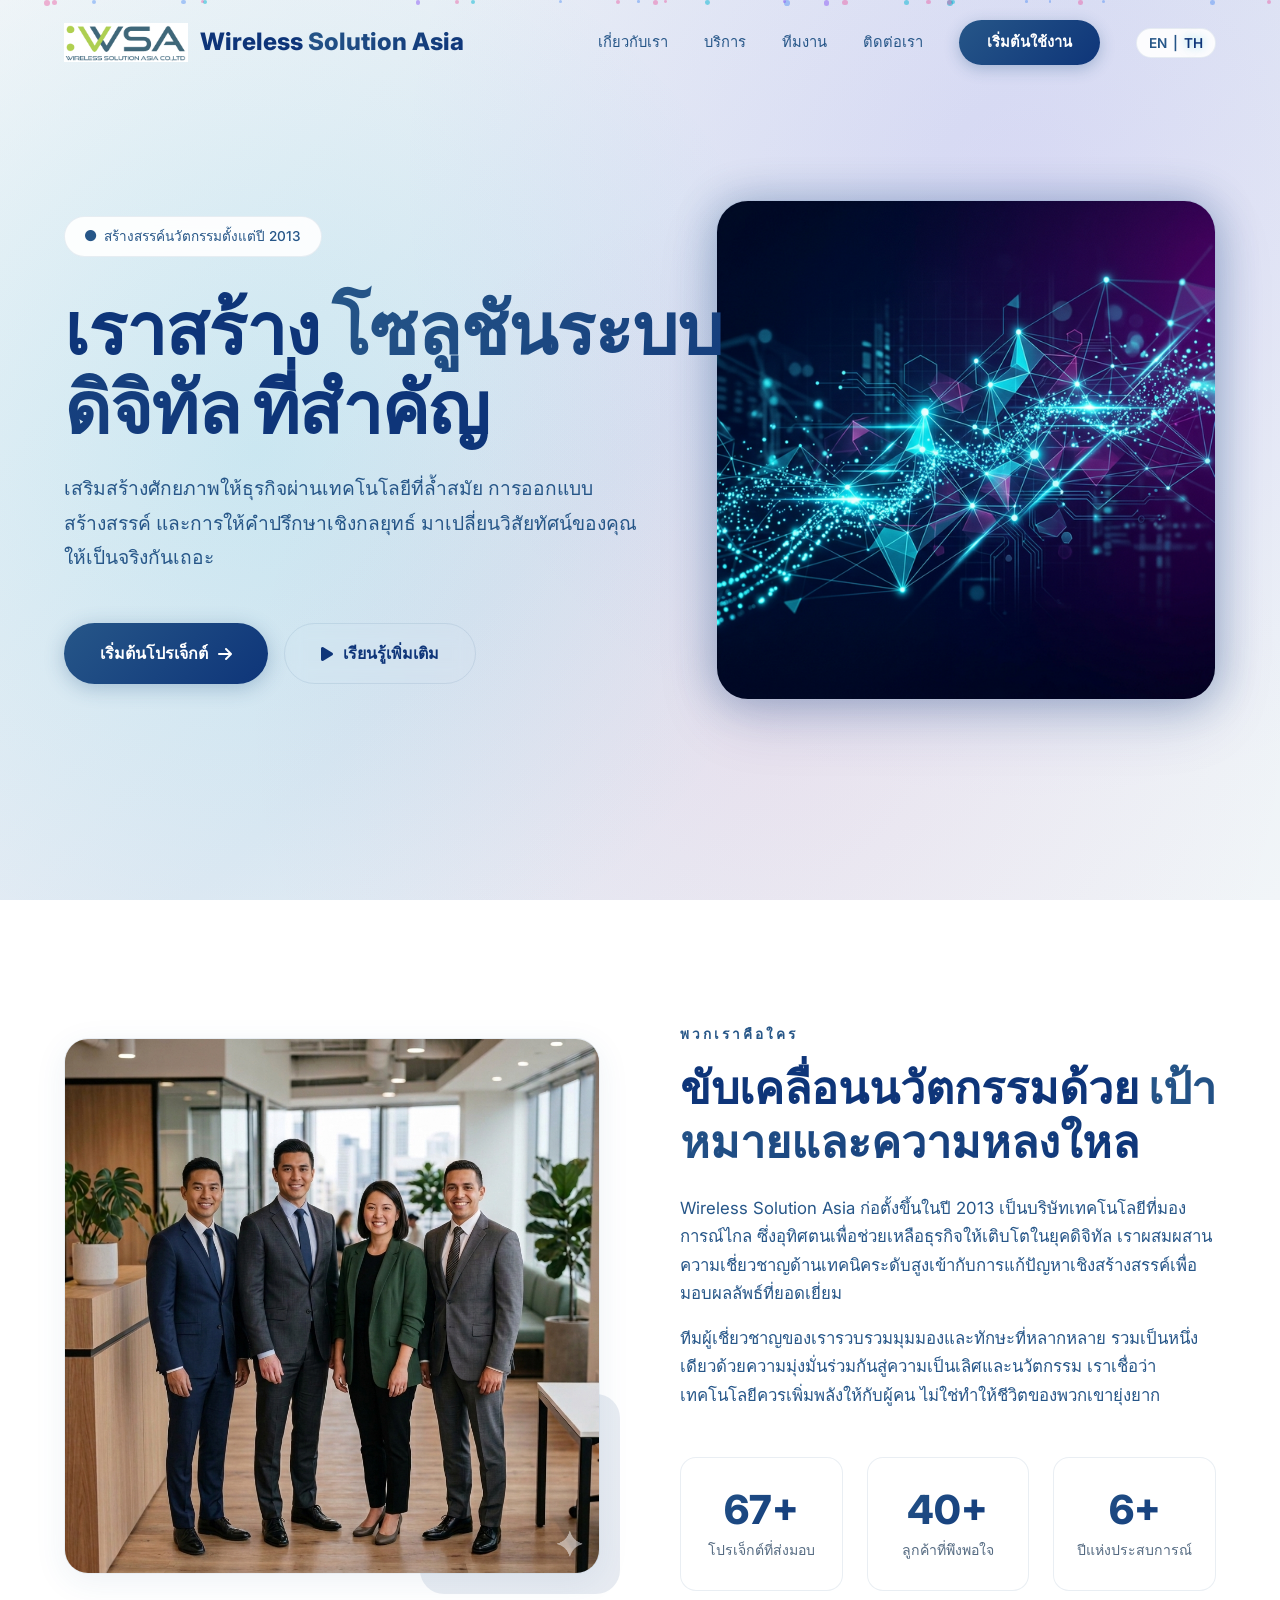
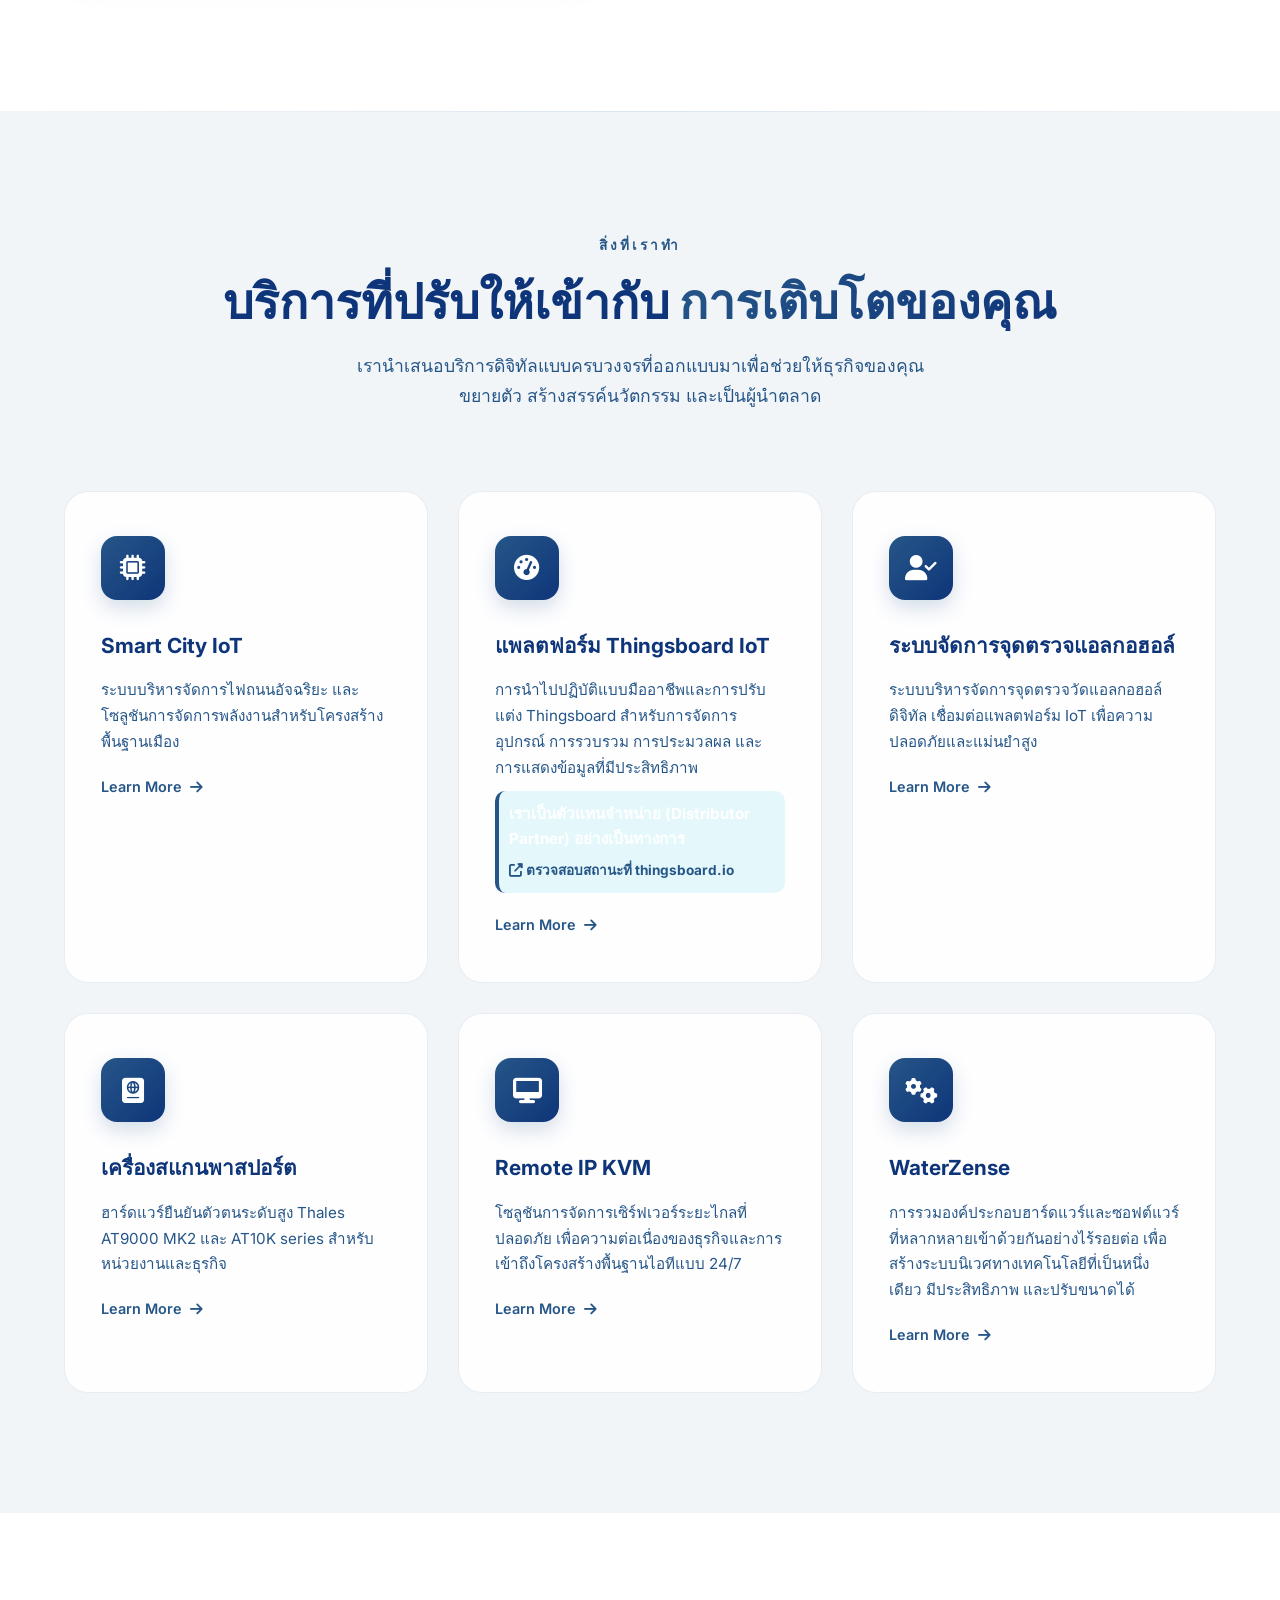
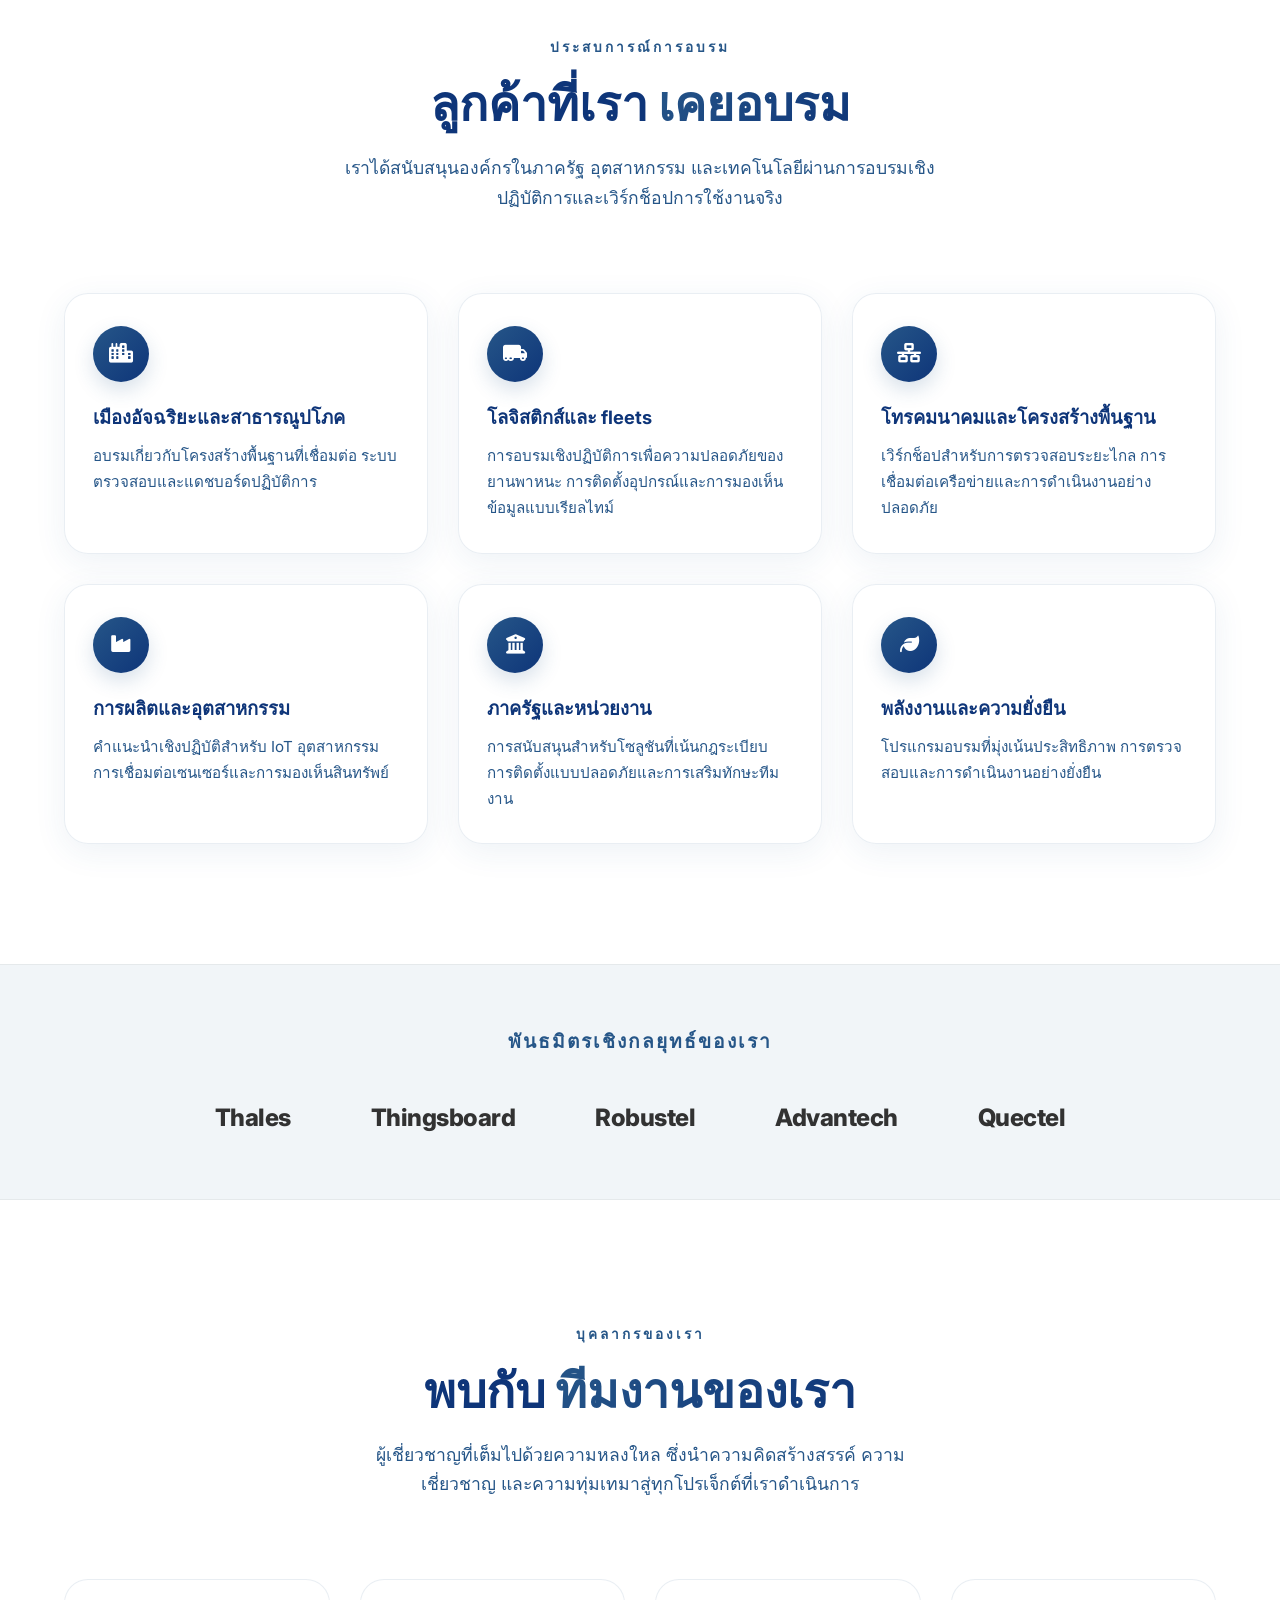
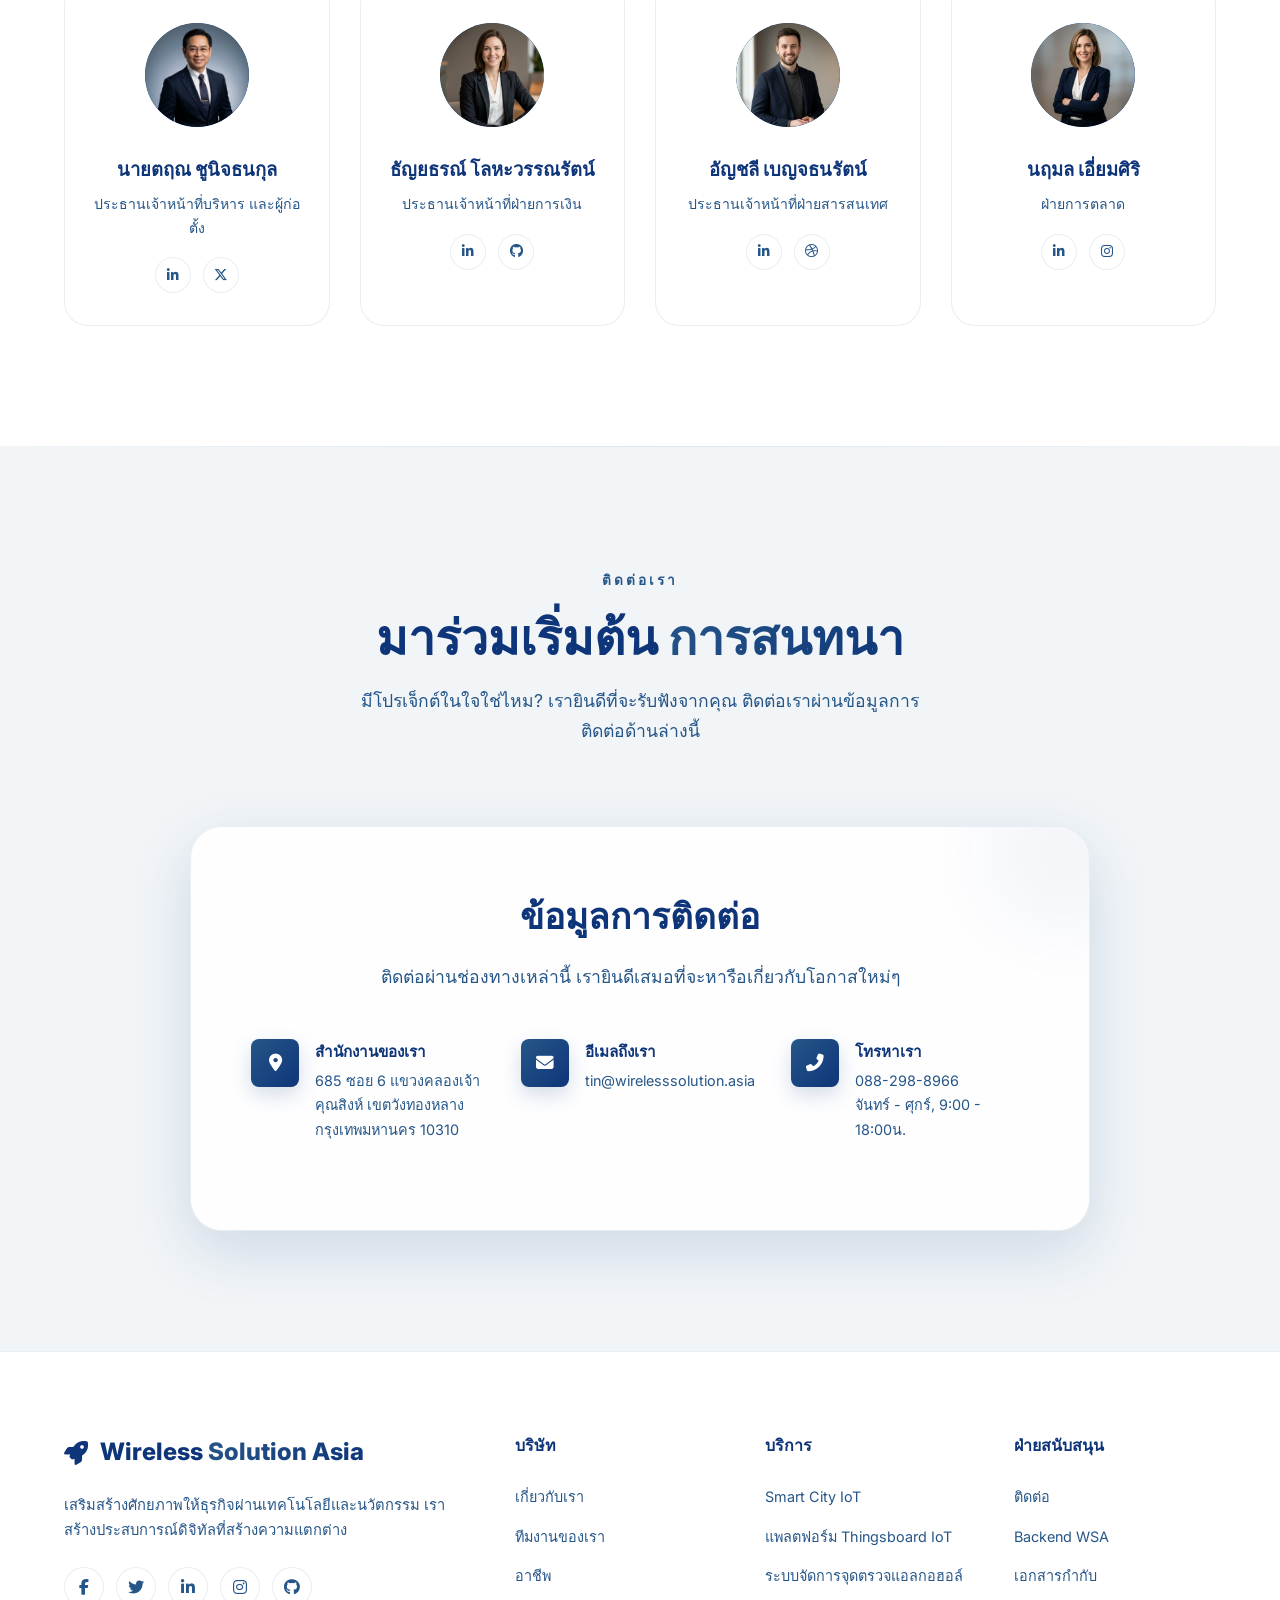
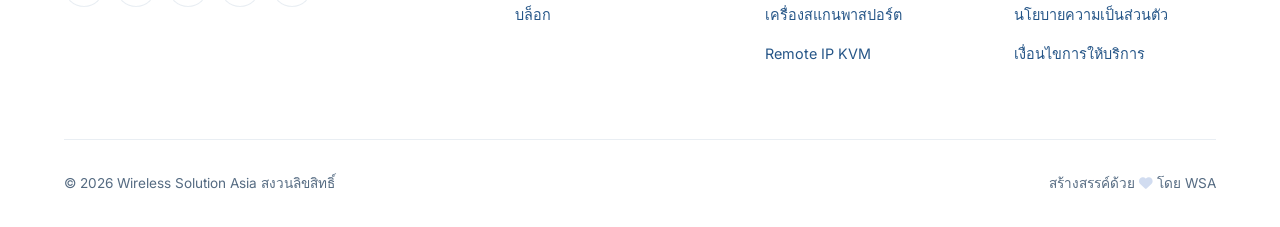
==== commit 17c08cea: "Update" ====
--- a/index.html
+++ b/index.html
@@ -175,6 +175,56 @@
           <p data-i18n="srv-6-desc">Seamless integration of diverse hardware and software components to create
             unified, efficient, and scalable technological ecosystems.</p>
           <div class="learn-more">Learn More <i class="fas fa-arrow-right"></i></div>
+        </div>
+      </div>
+    </div>
+  </section>
+
+  <!-- ===== TRAINED CLIENTS ===== -->
+  <section class="trained-clients" id="trained-clients">
+    <div class="container">
+      <div class="section-header reveal">
+        <span class="label" data-i18n="clients-trained-label">Training Experience</span>
+        <h2><span data-i18n="clients-trained-title-1">Clients We’ve</span> <span class="gradient-text"
+            data-i18n="clients-trained-title-2">Trained</span></h2>
+        <p data-i18n="clients-trained-desc">We have supported organizations across public, industrial, and technology sectors through hands-on training sessions and implementation workshops.</p>
+      </div>
+
+      <div class="trained-clients-grid">
+        <div class="trained-client-card reveal reveal-delay-1">
+          <div class="trained-client-icon"><i class="fas fa-city"></i></div>
+          <h3 data-i18n="client-trained-1-title">Smart City & Utilities</h3>
+          <p data-i18n="client-trained-1-desc">Training on connected infrastructure, monitoring systems, and operational dashboards.</p>
+        </div>
+
+        <div class="trained-client-card reveal reveal-delay-2">
+          <div class="trained-client-icon"><i class="fas fa-truck-moving"></i></div>
+          <h3 data-i18n="client-trained-2-title">Logistics & Fleet</h3>
+          <p data-i18n="client-trained-2-desc">Hands-on sessions for fleet safety, device deployment, and real-time visibility.</p>
+        </div>
+
+        <div class="trained-client-card reveal reveal-delay-3">
+          <div class="trained-client-icon"><i class="fas fa-network-wired"></i></div>
+          <h3 data-i18n="client-trained-3-title">Telecom & Infrastructure</h3>
+          <p data-i18n="client-trained-3-desc">Implementation workshops for remote monitoring, networking, and secure operations.</p>
+        </div>
+
+        <div class="trained-client-card reveal reveal-delay-1">
+          <div class="trained-client-icon"><i class="fas fa-industry"></i></div>
+          <h3 data-i18n="client-trained-4-title">Manufacturing & Industrial</h3>
+          <p data-i18n="client-trained-4-desc">Practical guidance for industrial IoT, sensor connectivity, and asset visibility.</p>
+        </div>
+
+        <div class="trained-client-card reveal reveal-delay-2">
+          <div class="trained-client-icon"><i class="fas fa-university"></i></div>
+          <h3 data-i18n="client-trained-5-title">Public Sector & Government</h3>
+          <p data-i18n="client-trained-5-desc">Support for compliance-driven solutions, secure deployments, and team enablement.</p>
+        </div>
+
+        <div class="trained-client-card reveal reveal-delay-3">
+          <div class="trained-client-icon"><i class="fas fa-leaf"></i></div>
+          <h3 data-i18n="client-trained-6-title">Energy & Sustainability</h3>
+          <p data-i18n="client-trained-6-desc">Training programs focused on efficiency, monitoring, and sustainable operations.</p>
         </div>
       </div>
     </div>
--- a/styles.css
+++ b/styles.css
@@ -1344,6 +1344,63 @@
   gap: 12px;
 }
 
+/* ===== TRAINED CLIENTS SECTION ===== */
+.trained-clients {
+  padding: var(--section-padding);
+  background: var(--bg-primary);
+  position: relative;
+}
+
+.trained-clients-grid {
+  display: grid;
+  grid-template-columns: repeat(3, 1fr);
+  gap: 30px;
+}
+
+.trained-client-card {
+  padding: 32px 28px;
+  background: var(--bg-glass);
+  border: 1px solid var(--border-glass);
+  border-radius: var(--radius-lg);
+  backdrop-filter: blur(10px);
+  box-shadow: var(--shadow-card);
+  transition: var(--transition-medium);
+}
+
+.trained-client-card:hover {
+  transform: translateY(-8px);
+  background: var(--gradient-card-hover);
+  border-color: rgba(38, 86, 136, 0.15);
+  box-shadow: var(--shadow-glow);
+}
+
+.trained-client-icon {
+  width: 56px;
+  height: 56px;
+  border-radius: 50%;
+  display: flex;
+  align-items: center;
+  justify-content: center;
+  margin-bottom: 20px;
+  background: var(--gradient-primary);
+  color: white;
+  font-size: 1.2rem;
+  box-shadow: 0 8px 20px rgba(38, 86, 136, 0.18);
+}
+
+.trained-client-card h3 {
+  font-size: 1.15rem;
+  font-weight: 700;
+  margin-bottom: 10px;
+  color: var(--text-primary);
+}
+
+.trained-client-card p {
+  color: var(--text-secondary);
+  font-size: 0.95rem;
+  line-height: 1.7;
+}
+
 /* ===== PARTNERS SECTION ===== */
 .partners-section {
   padding: 60px 0;
@@ -1397,6 +1454,16 @@
 @media (max-width: 768px) {
   .partners-grid {
     gap: 30px 40px;
+  }
+
+  .trained-clients-grid {
+    grid-template-columns: 1fr;
+  }
+}
+
+@media (max-width: 1024px) {
+  .trained-clients-grid {
+    grid-template-columns: repeat(2, 1fr);
   }
 }
 
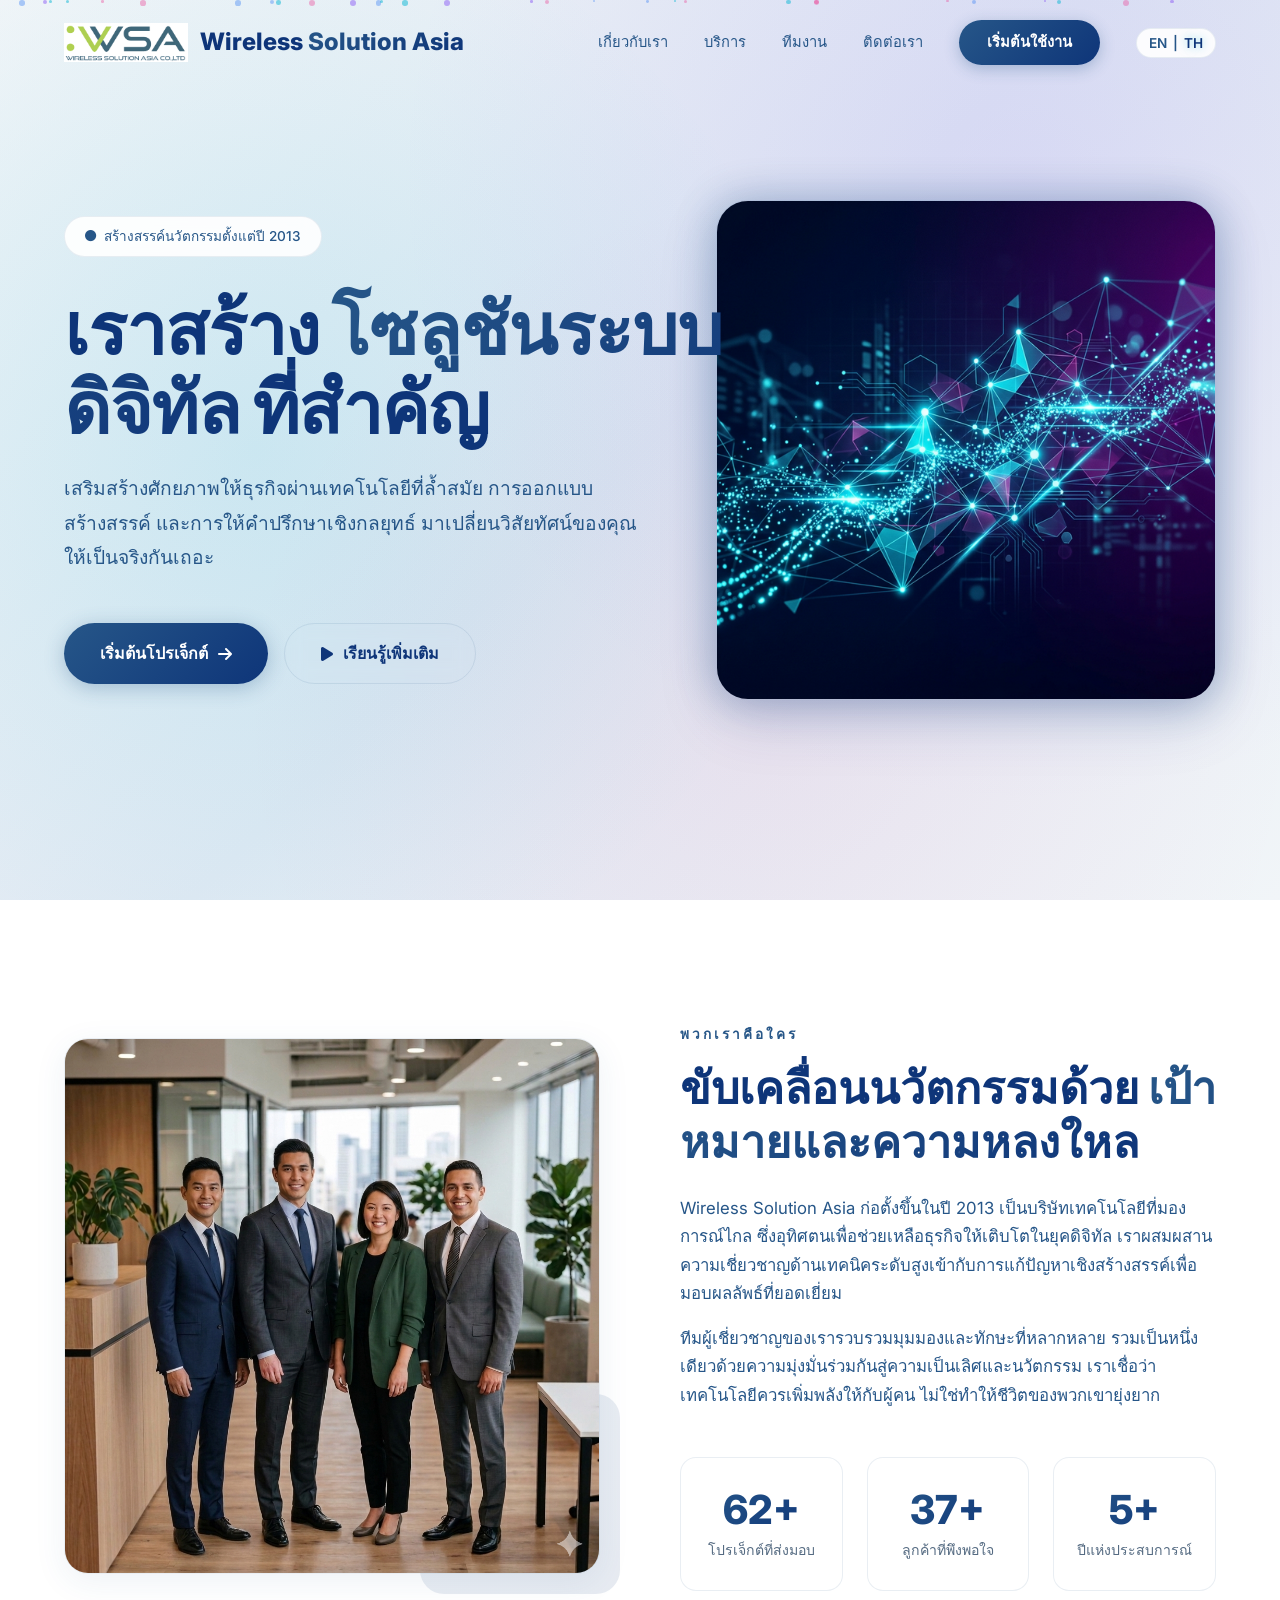
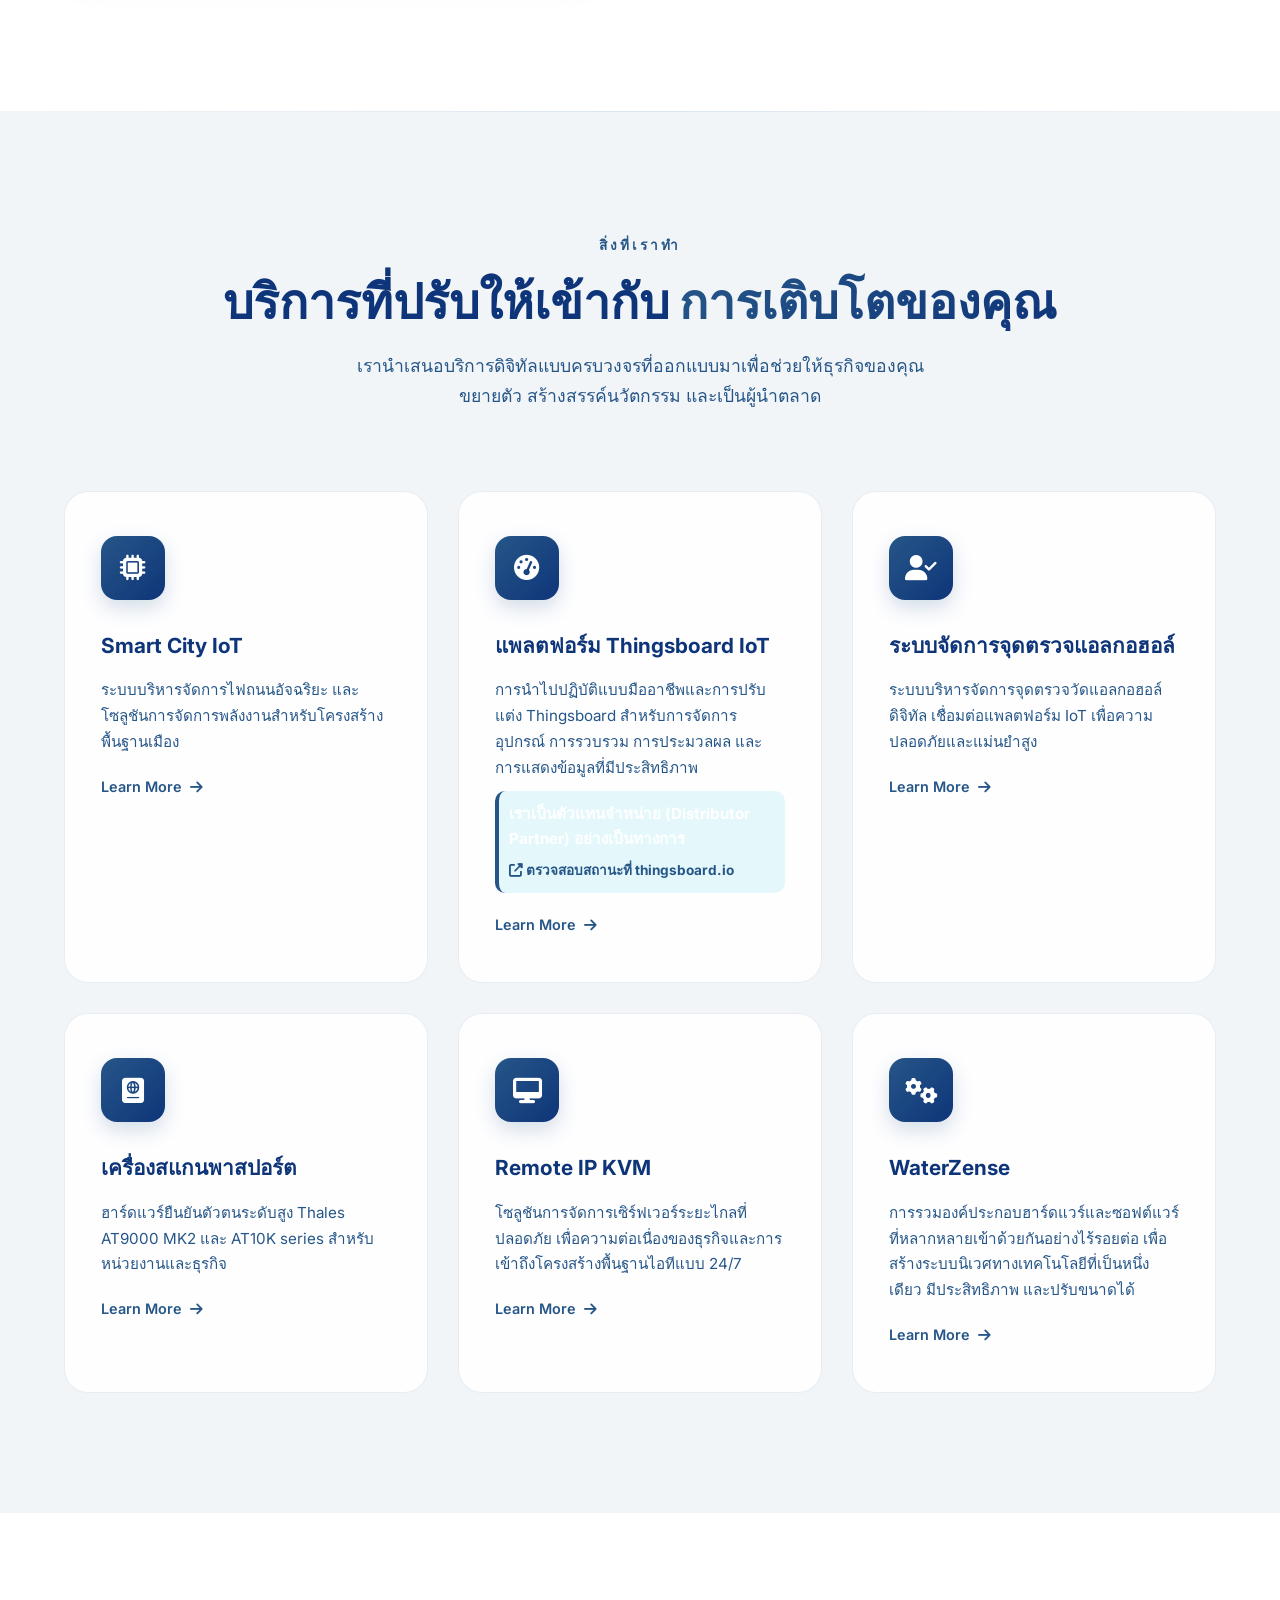
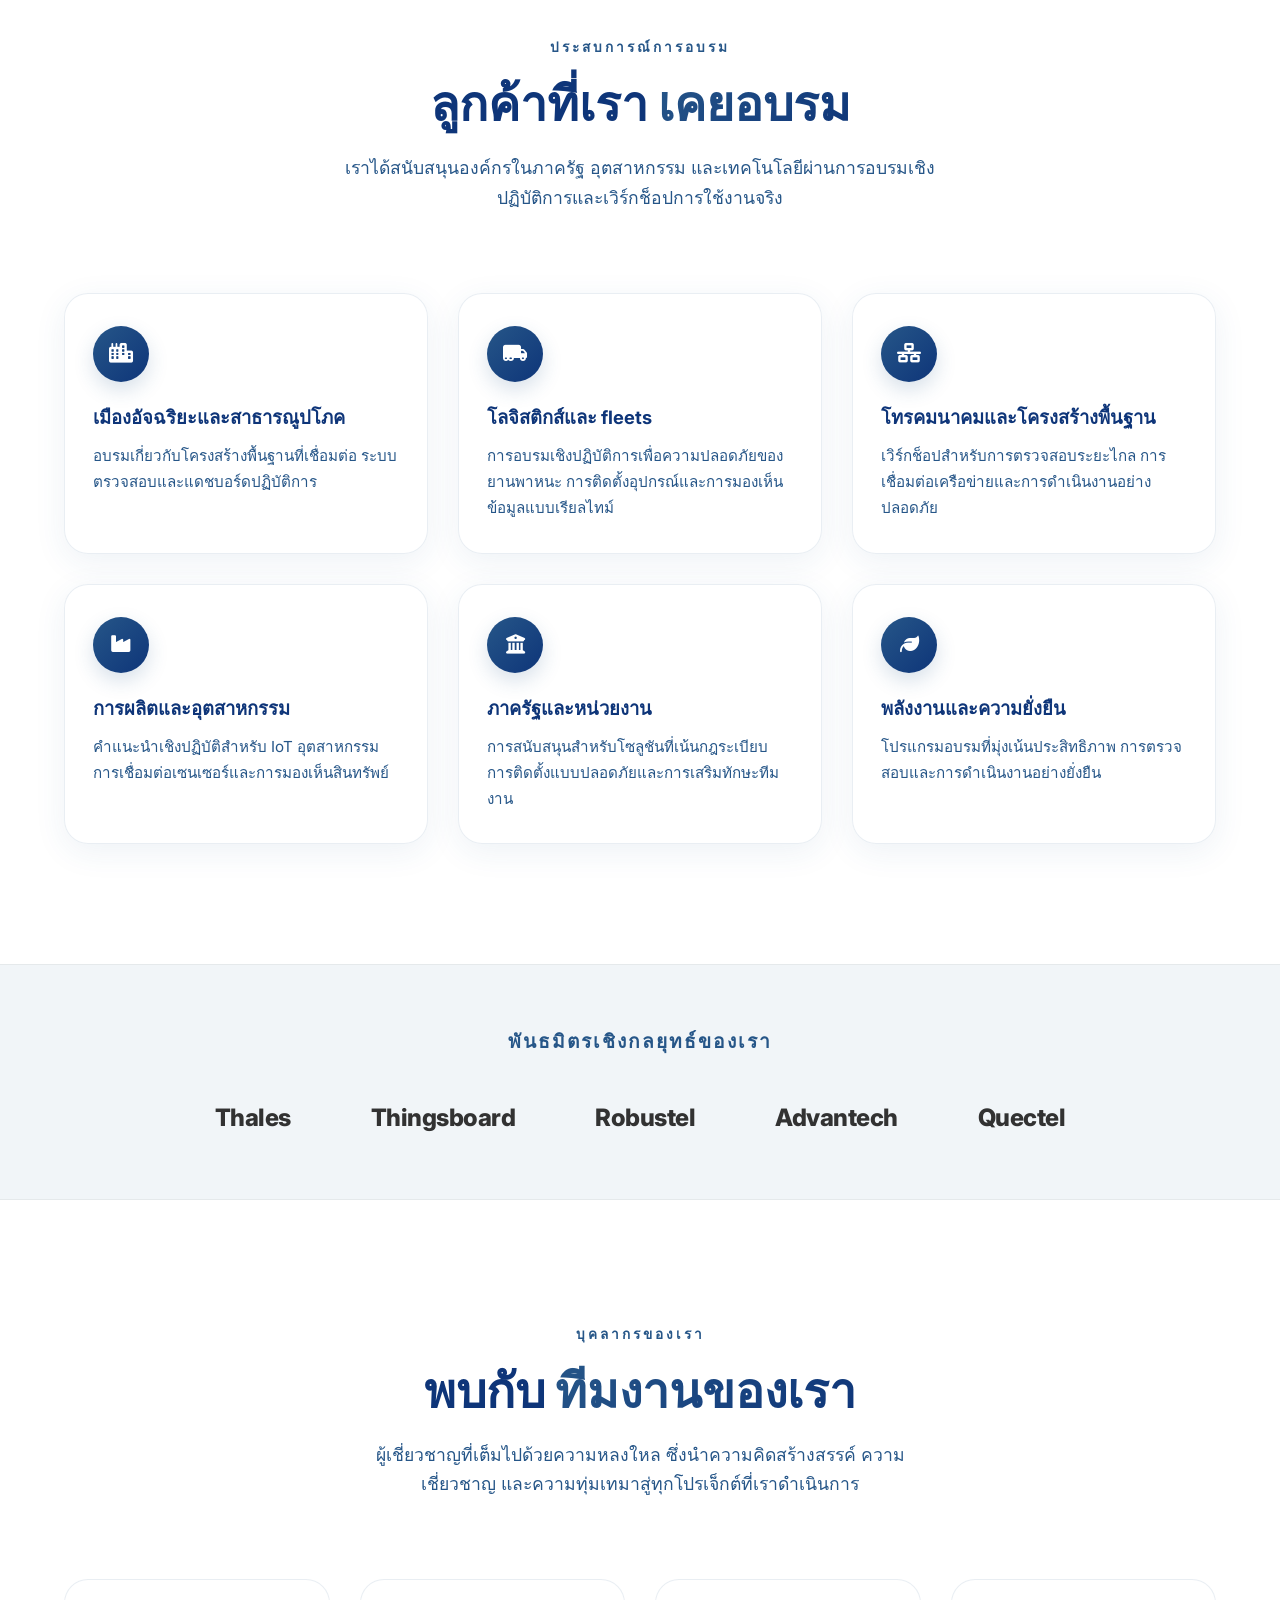
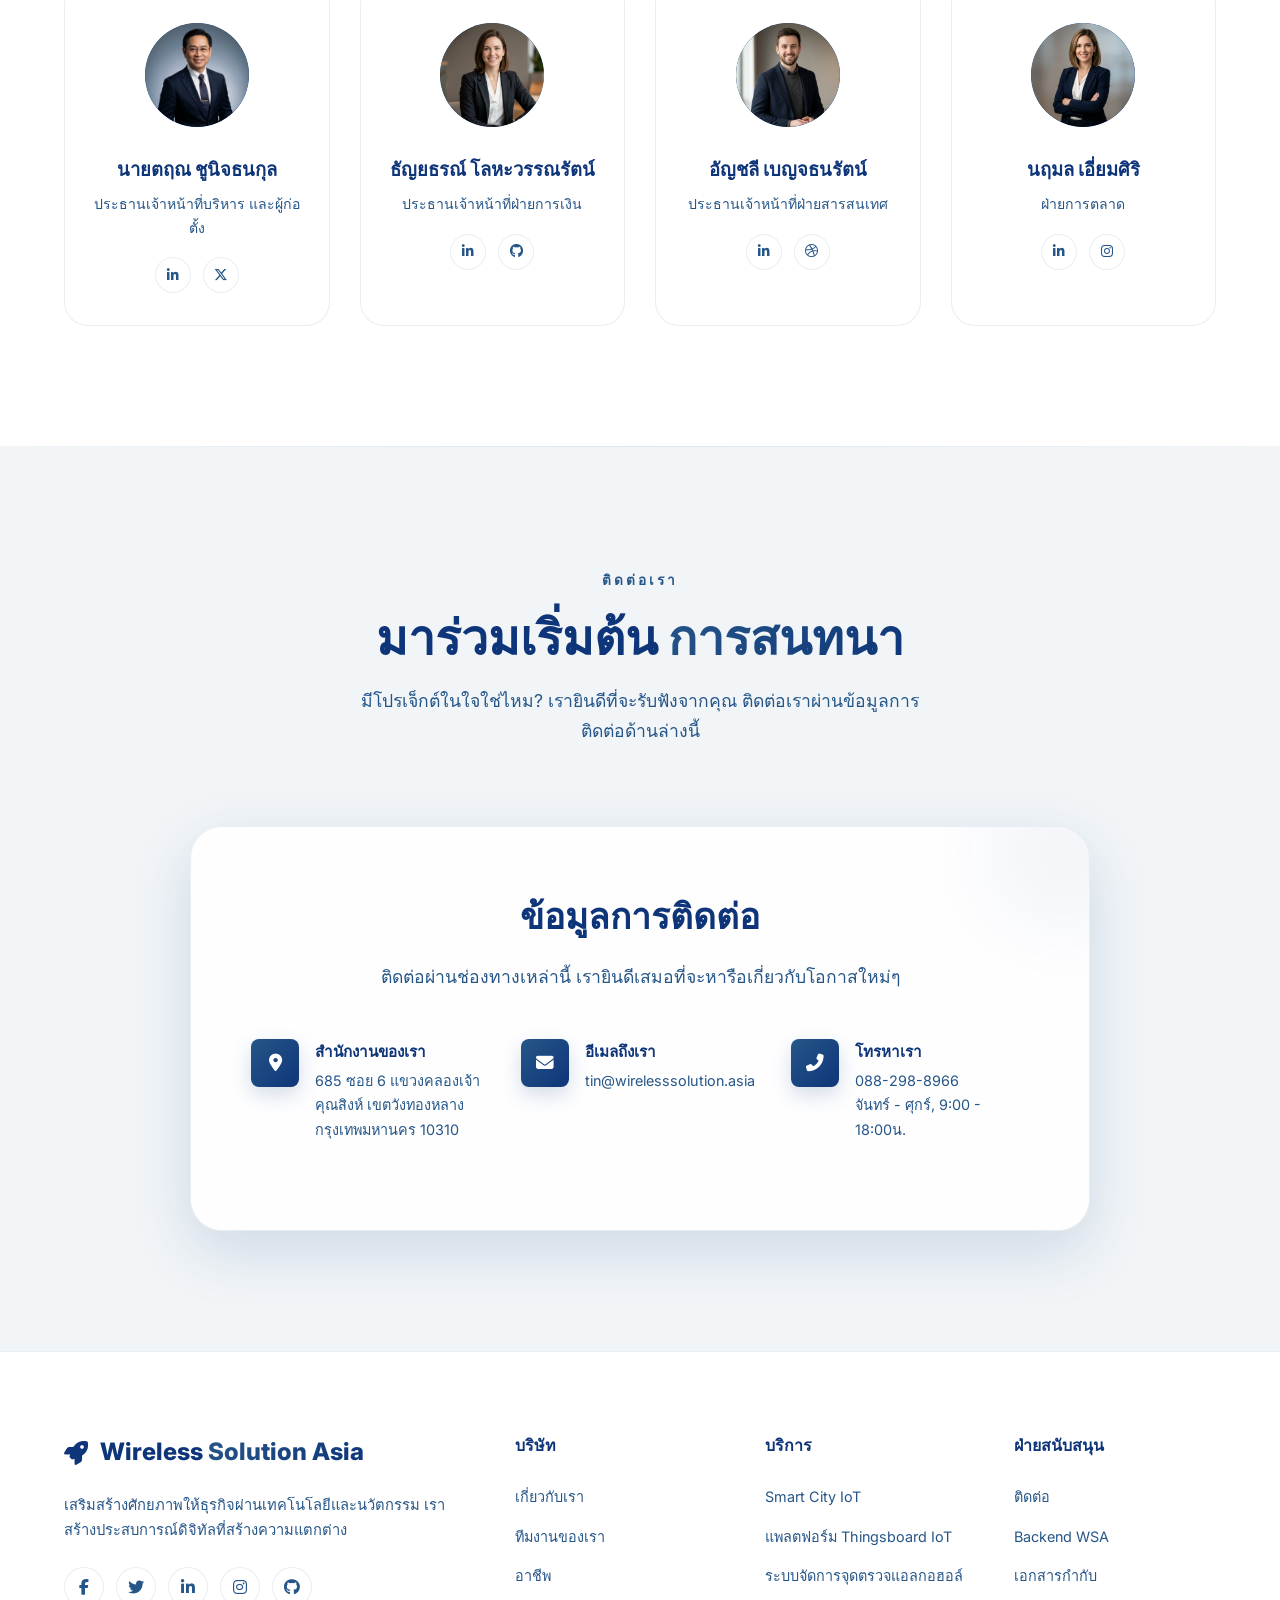
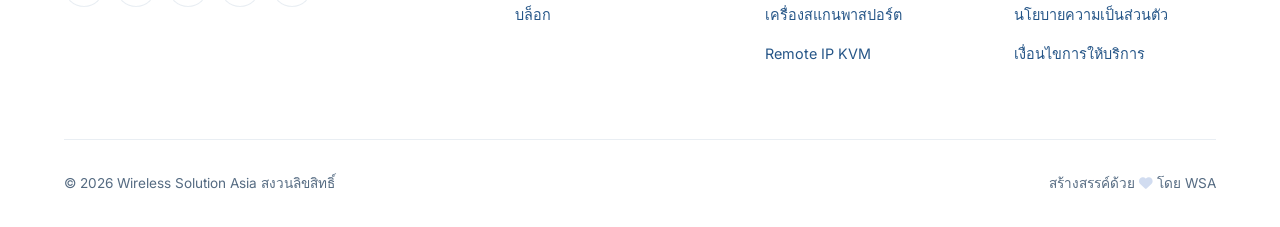
==== commit 487827fe: "update" ====
--- a/index.html
+++ b/index.html
@@ -5,8 +5,20 @@
   <meta charset="UTF-8">
   <meta name="viewport" content="width=device-width, initial-scale=1.0">
   <meta name="description"
-    content="Wireless Solution Asia — We craft innovative digital solutions that transform businesses. Explore our services, meet our team, and get in touch.">
-  <title>Wireless Solution Asia | Digital Innovation Company</title>
+    content="Wireless Solution Asia delivers IoT solutions, embedded systems, smart city platforms, and smart factory platforms for modern businesses and connected infrastructure.">
+  <meta name="keywords"
+    content="IoT solution, embedded systems, smart city, smart factory, IoT platform, smart city platform, embedded platform">
+  <meta name="robots" content="index,follow,max-image-preview:large">
+  <link rel="canonical" href="https://wirelesssolution.asia/">
+  <meta property="og:title" content="IoT Solutions, Embedded Systems & Smart City Platforms | Wireless Solution Asia">
+  <meta property="og:description" content="Wireless Solution Asia builds IoT solutions, embedded systems, and smart platforms for smart city and smart factory projects.">
+  <meta property="og:type" content="website">
+  <meta property="og:url" content="https://wirelesssolution.asia/">
+  <meta property="og:site_name" content="Wireless Solution Asia">
+  <meta name="twitter:card" content="summary_large_image">
+  <meta name="twitter:title" content="IoT Solutions, Embedded Systems & Smart City Platforms">
+  <meta name="twitter:description" content="IoT solutions and embedded systems for smart city, smart factory, and connected infrastructure projects.">
+  <title>IoT Solutions, Embedded Systems & Smart City Platform | Wireless Solution Asia</title>
 
   <!-- Fonts & Icons -->
   <link rel="stylesheet" href="https://cdnjs.cloudflare.com/ajax/libs/font-awesome/6.5.1/css/all.min.css">
